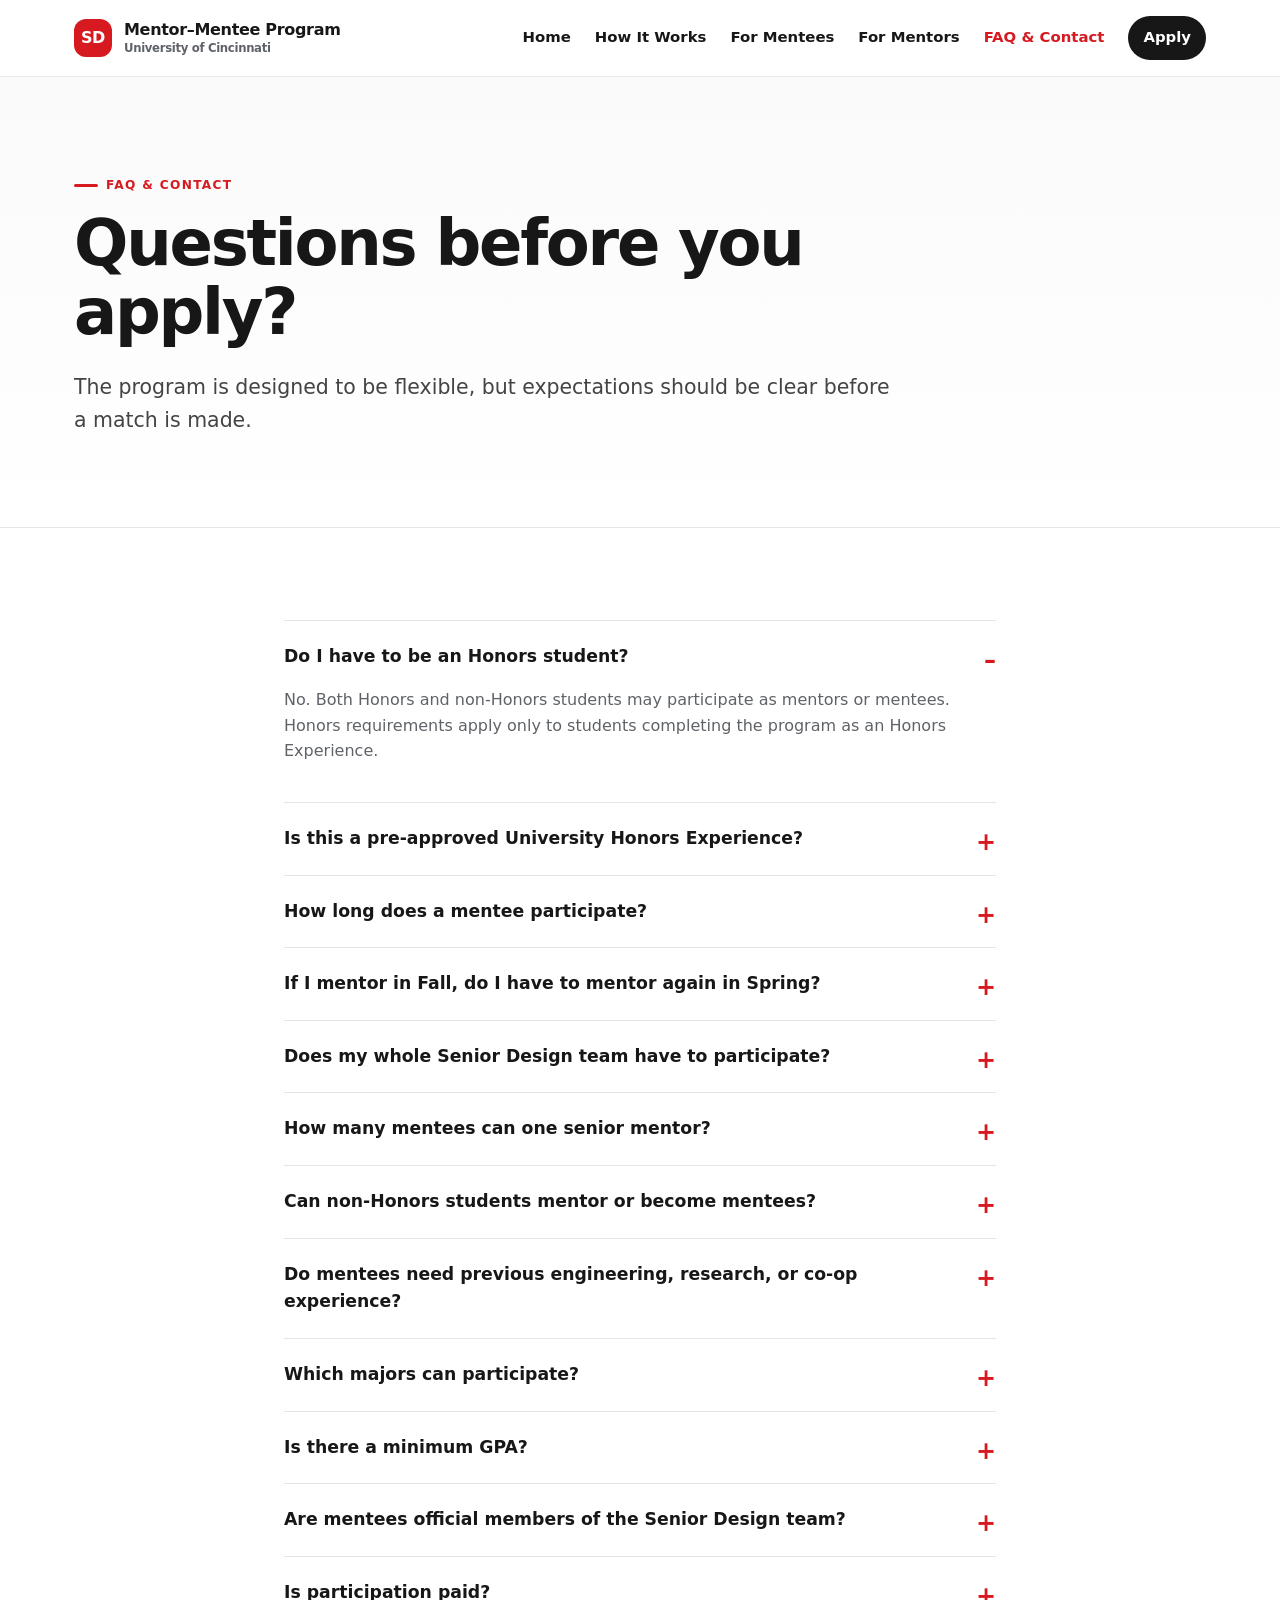
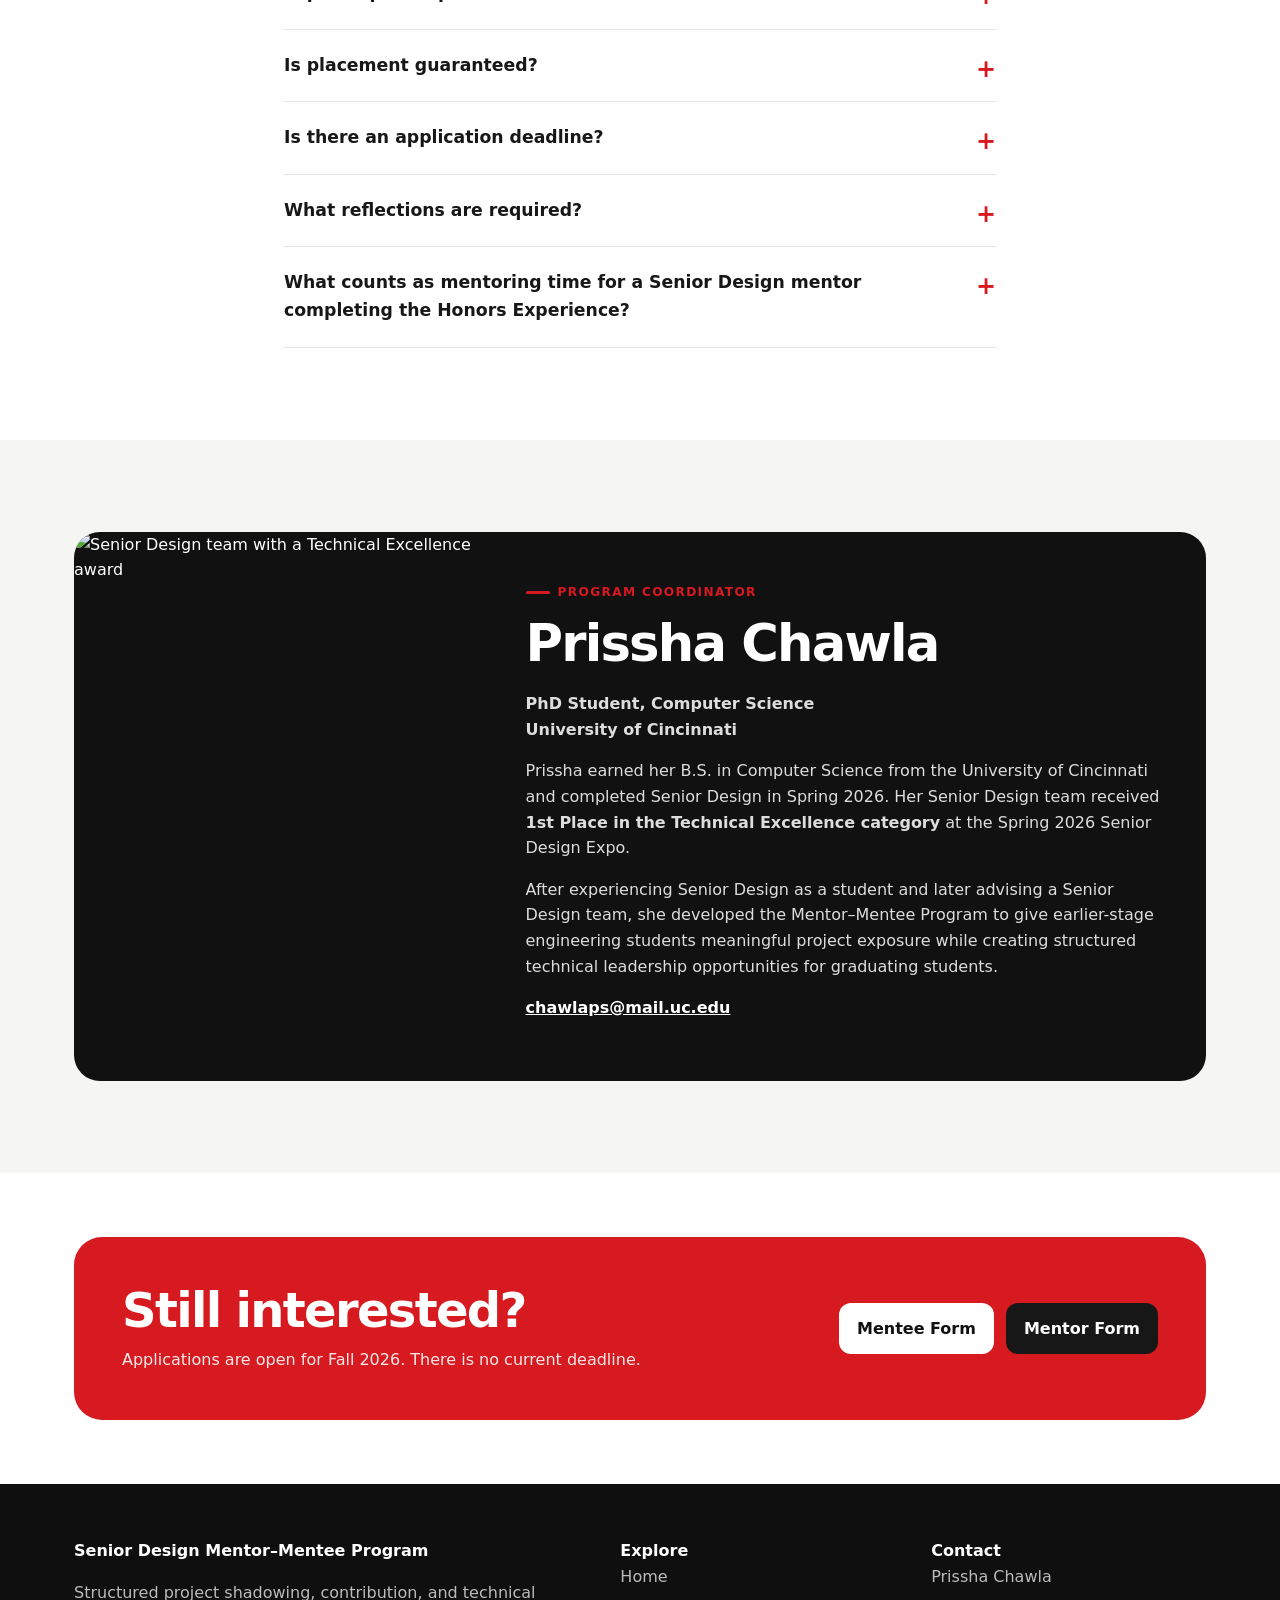
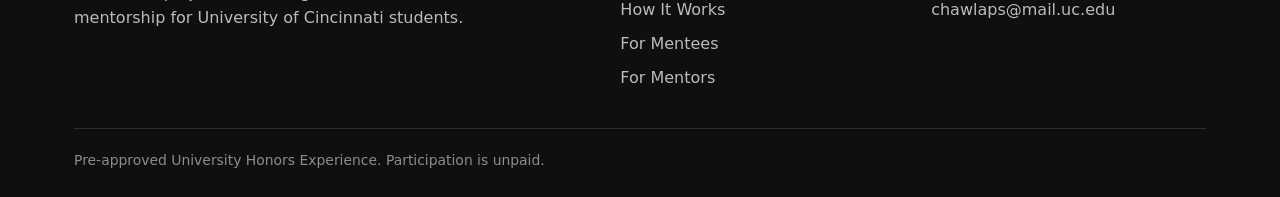
==== faq.html @ 160a0815 "Add files via upload" ====
<!doctype html>
<html lang="en">
<head><meta charset="utf-8"><meta name="viewport" content="width=device-width,initial-scale=1"><meta name="description" content="Frequently asked questions and contact information for the Senior Design Mentor–Mentee Program."><title>FAQ & Contact | Senior Design Mentor–Mentee Program</title><link rel="stylesheet" href="styles.css"></head>
<body>
<a class="skip-link" href="#main">Skip to main content</a>
<header class="site-header"><nav class="nav"><a class="brand" href="index.html"><span class="brand-mark">SD</span><span class="brand-text">Mentor–Mentee Program<small>University of Cincinnati</small></span></a><button class="menu-toggle" aria-expanded="false" aria-label="Open navigation"><span></span><span></span><span></span></button><div class="nav-links"><a href="index.html">Home</a><a href="how-it-works.html">How It Works</a><a href="mentees.html">For Mentees</a><a href="mentors.html">For Mentors</a><a href="faq.html" aria-current="page">FAQ & Contact</a><a class="nav-apply" href="index.html#apply">Apply</a></div></nav></header>
<main id="main">
<section class="page-hero"><div class="container"><div class="eyebrow">FAQ & Contact</div><h1>Questions before you apply?</h1><p class="lead">The program is designed to be flexible, but expectations should be clear before a match is made.</p></div></section>

<section class="section"><div class="container narrow"><div class="faq">
<details open><summary>Do I have to be an Honors student?</summary><p>No. Both Honors and non-Honors students may participate as mentors or mentees. Honors requirements apply only to students completing the program as an Honors Experience.</p></details>
<details><summary>Is this a pre-approved University Honors Experience?</summary><p>Yes. Eligible Honors students may complete the program as a pre-approved Honors Experience with the applicable 75-hour requirement and reflections.</p></details>
<details><summary>How long does a mentee participate?</summary><p>Normally one academic semester. This structure is designed around alternating academic and co-op rotations.</p></details>
<details><summary>If I mentor in Fall, do I have to mentor again in Spring?</summary><p>No. You may choose whether you are willing to take a new mentee in the second semester.</p></details>
<details><summary>Does my whole Senior Design team have to participate?</summary><p>No. Mentorship is individual. If only one member of a multi-student Senior Design team wants to mentor, that is acceptable.</p></details>
<details><summary>How many mentees can one senior mentor?</summary><p>One mentee at a time.</p></details>
<details><summary>Can non-Honors students mentor or become mentees?</summary><p>Yes. Honors status is not required for program participation.</p></details>
<details><summary>Do mentees need previous engineering, research, or co-op experience?</summary><p>No. The program is specifically intended to give earlier-stage students meaningful exposure. Curiosity, reliability, and willingness to learn matter more than having an advanced résumé.</p></details>
<details><summary>Which majors can participate?</summary><p>Current matching is focused on Computer Science and Mechanical Engineering. Students from other engineering disciplines may email Prissha Chawla to ask whether an appropriate project match can be arranged.</p></details>
<details><summary>Is there a minimum GPA?</summary><p>No. GPA is collected as one piece of application information, but there is no minimum GPA requirement.</p></details>
<details><summary>Are mentees official members of the Senior Design team?</summary><p>No. Mentees participate in the broader project environment for learning and appropriately scoped contribution, but they are not members of the official Senior Design course team.</p></details>
<details><summary>Is participation paid?</summary><p>No. Mentor and mentee participation in the program is unpaid.</p></details>
<details><summary>Is placement guaranteed?</summary><p>No. Matches depend on available Senior Design projects, available mentees, technical fit, student interests, and schedule compatibility.</p></details>
<details><summary>Is there an application deadline?</summary><p>There is currently no set deadline for <span data-current-term></span>. Applications remain open while appropriate matches are available.</p></details>
<details><summary>What reflections are required?</summary><p>Participants will complete a mid-semester reflection and an end-of-semester reflection. The forms will be provided directly to active participants later.</p></details>
<details><summary>What counts as mentoring time for a Senior Design mentor completing the Honors Experience?</summary><p>Ordinary Senior Design work completed independently does not count simply because you are a mentor. Mentorship-related activity can include direct work with the mentee, explaining project activity during shadowing, reviewing mentee work, discussing technical decisions, preparing learning activities, interviewing potential mentees, and mentorship-related reflection.</p></details>
</div></div></section>

<section class="section section-soft"><div class="container"><div class="contact-card"><img src="assets/expo-award-team.jpg" alt="Senior Design team with a Technical Excellence award"><div class="contact-copy"><div class="eyebrow">Program Coordinator</div><h2>Prissha Chawla</h2><p><strong>PhD Student, Computer Science<br>University of Cincinnati</strong></p><p>Prissha earned her B.S. in Computer Science from the University of Cincinnati and completed Senior Design in Spring 2026. Her Senior Design team received <strong>1st Place in the Technical Excellence category</strong> at the Spring 2026 Senior Design Expo.</p><p>After experiencing Senior Design as a student and later advising a Senior Design team, she developed the Mentor–Mentee Program to give earlier-stage engineering students meaningful project exposure while creating structured technical leadership opportunities for graduating students.</p><p><a href="mailto:chawlaps@mail.uc.edu">chawlaps@mail.uc.edu</a></p></div></div></div></section>

<section class="section-sm"><div class="container"><div class="cta"><div><h2>Still interested?</h2><p>Applications are open for <span data-current-term></span>. There is no current deadline.</p></div><div class="actions"><a class="btn btn-light" href="https://docs.google.com/forms/d/e/1FAIpQLSeaDL1_m6nnUjzuZWZdE38dw7ysE2b__p_fqqSh8WmhNzjmwQ/viewform" target="_blank" rel="noopener">Mentee Form</a><a class="btn btn-dark" href="https://docs.google.com/forms/d/e/1FAIpQLSeuy19LQfx4-hJ6bCBMN6NyptwGLtqVQPormRF3Ks0s4QULTA/viewform" target="_blank" rel="noopener">Mentor Form</a></div></div></div></section>
</main>
<footer class="site-footer"><div class="container"><div class="footer-grid"><div><strong>Senior Design Mentor–Mentee Program</strong><p>Structured project shadowing, contribution, and technical mentorship for University of Cincinnati students.</p></div><div><strong>Explore</strong><div class="footer-links"><a href="index.html">Home</a><a href="how-it-works.html">How It Works</a><a href="mentees.html">For Mentees</a><a href="mentors.html">For Mentors</a></div></div><div><strong>Contact</strong><div class="footer-links"><a href="mailto:chawlaps@mail.uc.edu">Prissha Chawla</a><a href="mailto:chawlaps@mail.uc.edu">chawlaps@mail.uc.edu</a></div></div></div><div class="footer-bottom">Pre-approved University Honors Experience. Participation is unpaid.</div></div></footer><script src="script.js"></script>
</body></html>
---- styles.css ----
:root {
  --red: #d71920;
  --red-dark: #a20f14;
  --ink: #171717;
  --muted: #5f6368;
  --paper: #ffffff;
  --soft: #f5f5f4;
  --soft-red: #fff1f1;
  --line: #e5e5e5;
  --shadow: 0 18px 55px rgba(0,0,0,.10);
  --radius: 22px;
  --max: 1180px;
}

* { box-sizing: border-box; }
html { scroll-behavior: smooth; }
body {
  margin: 0;
  font-family: Inter, ui-sans-serif, system-ui, -apple-system, BlinkMacSystemFont, "Segoe UI", sans-serif;
  color: var(--ink);
  background: var(--paper);
  line-height: 1.6;
}
a { color: inherit; }
img { max-width: 100%; display: block; }
button, input { font: inherit; }

.skip-link {
  position: absolute; left: -9999px; top: 0; z-index: 9999;
  background: #fff; color: #000; padding: 10px 14px;
}
.skip-link:focus { left: 10px; top: 10px; }

.site-header {
  position: sticky;
  top: 0;
  z-index: 1000;
  background: rgba(255,255,255,.95);
  backdrop-filter: blur(14px);
  border-bottom: 1px solid rgba(0,0,0,.08);
}
.nav {
  max-width: var(--max);
  margin: 0 auto;
  padding: 0 24px;
  min-height: 76px;
  display: flex;
  align-items: center;
  justify-content: space-between;
  gap: 24px;
}
.brand {
  text-decoration: none;
  display: flex;
  align-items: center;
  gap: 12px;
  font-weight: 800;
  letter-spacing: -.02em;
}
.brand-mark {
  width: 38px; height: 38px; border-radius: 12px;
  display: grid; place-items: center;
  background: var(--red); color: white;
  font-weight: 900;
}
.brand-text { line-height: 1.1; }
.brand-text small { display: block; color: var(--muted); font-size: .73rem; font-weight: 650; margin-top: 3px; }
.nav-links { display: flex; align-items: center; gap: 24px; }
.nav-links a { text-decoration: none; font-size: .93rem; font-weight: 650; }
.nav-links a:hover, .nav-links a[aria-current="page"] { color: var(--red); }
.nav-apply {
  padding: 10px 15px;
  border-radius: 999px;
  background: var(--ink);
  color: #fff !important;
}
.menu-toggle {
  display: none;
  background: none; border: 0; cursor: pointer;
  padding: 8px; border-radius: 10px;
}
.menu-toggle span { display: block; width: 24px; height: 2px; background: #111; margin: 5px 0; }

.container { max-width: var(--max); margin: 0 auto; padding: 0 24px; }
.section { padding: 92px 0; }
.section-sm { padding: 64px 0; }
.section-soft { background: var(--soft); }
.section-dark { background: #111; color: #fff; }
/* White cards inside dark sections need their own dark text color. */
.section-dark .card { color: var(--ink); }
.section-dark .card p,
.section-dark .card li { color: var(--ink); }
.eyebrow {
  display: inline-flex;
  align-items: center;
  gap: 8px;
  font-weight: 800;
  text-transform: uppercase;
  letter-spacing: .11em;
  font-size: .76rem;
  color: var(--red);
  margin-bottom: 14px;
}
.eyebrow::before { content: ""; width: 24px; height: 3px; background: currentColor; border-radius: 4px; }
h1, h2, h3 { line-height: 1.08; margin-top: 0; letter-spacing: -.035em; }
h1 { font-size: clamp(2.6rem, 6vw, 5.7rem); margin-bottom: 24px; }
h2 { font-size: clamp(2rem, 4vw, 3.5rem); margin-bottom: 20px; }
h3 { font-size: 1.35rem; margin-bottom: 10px; }
.lead { font-size: clamp(1.08rem, 1.8vw, 1.28rem); color: #444; max-width: 800px; }
.section-dark .lead { color: #d6d6d6; }
.muted { color: var(--muted); }
.narrow { max-width: 760px; }

.hero {
  min-height: 720px;
  position: relative;
  display: flex;
  align-items: end;
  color: white;
  background-image:
    linear-gradient(90deg, rgba(0,0,0,.82) 0%, rgba(0,0,0,.64) 43%, rgba(0,0,0,.18) 100%),
    url('assets/expo-crowd.jpg');
  background-size: cover;
  background-position: center;
}
.hero-inner { width: 100%; padding: 110px 0 78px; }
.hero-copy { max-width: 850px; }
.hero .eyebrow { color: #fff; }
.hero p { font-size: clamp(1.05rem, 2vw, 1.3rem); max-width: 760px; color: rgba(255,255,255,.9); }
.hero-badge {
  display: inline-flex;
  gap: 10px;
  align-items: center;
  padding: 9px 14px;
  border: 1px solid rgba(255,255,255,.36);
  background: rgba(255,255,255,.10);
  border-radius: 999px;
  margin-bottom: 20px;
  font-weight: 750;
  font-size: .9rem;
}
.hero-badge .dot { width: 9px; height: 9px; border-radius: 50%; background: #77e38d; box-shadow: 0 0 0 5px rgba(119,227,141,.16); }
.actions { display: flex; flex-wrap: wrap; gap: 12px; margin-top: 30px; }
.btn {
  display: inline-flex;
  align-items: center;
  justify-content: center;
  gap: 9px;
  padding: 13px 18px;
  border-radius: 12px;
  font-weight: 800;
  text-decoration: none;
  transition: transform .15s ease, box-shadow .15s ease, background .15s ease;
}
.btn:hover { transform: translateY(-1px); }
.btn-red { background: var(--red); color: #fff; box-shadow: 0 12px 28px rgba(215,25,32,.24); }
.btn-red:hover { background: var(--red-dark); }
.btn-dark { background: var(--ink); color: #fff; }
.btn-light { background: #fff; color: #111; }
.btn-outline { border: 1px solid var(--line); background: #fff; }
.hero .btn-outline { border-color: rgba(255,255,255,.45); background: rgba(255,255,255,.08); color: #fff; }

.stat-grid { display: grid; grid-template-columns: repeat(4, 1fr); gap: 16px; }
.stat {
  border: 1px solid var(--line);
  border-radius: 18px;
  padding: 24px;
  background: #fff;
}
.stat strong { display: block; font-size: 2rem; line-height: 1; margin-bottom: 9px; letter-spacing: -.04em; }
.stat span { color: var(--muted); font-size: .94rem; }

.grid-2 { display: grid; grid-template-columns: 1fr 1fr; gap: 32px; align-items: center; }
.grid-3 { display: grid; grid-template-columns: repeat(3, 1fr); gap: 22px; }
.cards-2 { display: grid; grid-template-columns: repeat(2, 1fr); gap: 22px; }
.card {
  background: #fff;
  border: 1px solid var(--line);
  border-radius: var(--radius);
  padding: 28px;
}
.card.shadow { box-shadow: var(--shadow); border: 0; }
.card-icon {
  width: 46px; height: 46px; display: grid; place-items: center;
  border-radius: 14px; background: var(--soft-red); color: var(--red);
  margin-bottom: 18px; font-weight: 900;
}
.card p:last-child { margin-bottom: 0; }
.link-arrow { color: var(--red); font-weight: 800; text-decoration: none; }

.photo-card { border-radius: 26px; overflow: hidden; box-shadow: var(--shadow); background: #ddd; }
.photo-card img { width: 100%; height: 100%; object-fit: cover; }
.photo-landscape { aspect-ratio: 4/3; }
.photo-portrait { aspect-ratio: 4/5; }

.band {
  padding: 34px;
  border-radius: 24px;
  background: linear-gradient(135deg, #161616, #2b2b2b);
  color: #fff;
}
.band p { color: #ddd; }

.timeline { display: grid; gap: 18px; margin-top: 30px; }
.step {
  display: grid;
  grid-template-columns: 52px 1fr;
  gap: 18px;
  align-items: start;
}
.step-num {
  width: 44px; height: 44px; border-radius: 50%;
  background: var(--red); color: #fff;
  display: grid; place-items: center; font-weight: 900;
}
.step h3 { margin: 3px 0 5px; }
.step p { margin: 0; color: var(--muted); }

.page-hero { padding: 92px 0 70px; background: linear-gradient(180deg, #fafafa, #fff); border-bottom: 1px solid var(--line); }
.page-hero h1 { font-size: clamp(2.7rem, 5vw, 5rem); max-width: 940px; }
.page-hero .lead { max-width: 820px; }

.callout {
  border-left: 5px solid var(--red);
  background: var(--soft-red);
  padding: 22px 24px;
  border-radius: 0 14px 14px 0;
}
.callout p:last-child { margin-bottom: 0; }

.check-list { list-style: none; padding: 0; margin: 22px 0 0; }
.check-list li { position: relative; padding-left: 30px; margin: 11px 0; }
.check-list li::before {
  content: "✓";
  position: absolute; left: 0; top: 0;
  color: var(--red); font-weight: 900;
}

.do-dont { display: grid; grid-template-columns: 1fr 1fr; gap: 20px; }
.do-dont .card:first-child { border-top: 5px solid #2e8b57; }
.do-dont .card:last-child { border-top: 5px solid var(--red); }

.faq { border-top: 1px solid var(--line); }
details { border-bottom: 1px solid var(--line); padding: 22px 0; }
summary { cursor: pointer; font-weight: 800; font-size: 1.08rem; list-style: none; padding-right: 30px; position: relative; }
summary::-webkit-details-marker { display: none; }
summary::after { content: "+"; position: absolute; right: 0; top: -2px; font-size: 1.5rem; color: var(--red); }
details[open] summary::after { content: "–"; }
details p { color: var(--muted); max-width: 850px; }

.contact-card {
  display: grid;
  grid-template-columns: .72fr 1.28fr;
  gap: 0;
  overflow: hidden;
  border-radius: 26px;
  background: #111;
  color: #fff;
}
.contact-card img { width: 100%; height: 100%; object-fit: cover; min-height: 420px; }
.contact-copy { padding: 44px; }
.contact-copy p { color: #ddd; }
.contact-copy a { color: #fff; font-weight: 800; }

.cta {
  padding: 48px;
  border-radius: 28px;
  background: var(--red);
  color: #fff;
  display: flex;
  align-items: center;
  justify-content: space-between;
  gap: 24px;
}
.cta h2 { margin-bottom: 10px; font-size: clamp(2rem,4vw,3rem); }
.cta p { margin: 0; color: rgba(255,255,255,.9); max-width: 700px; }
.cta .actions { margin-top: 0; flex-shrink: 0; }

.site-footer { background: #0f0f0f; color: #fff; padding: 54px 0 26px; }
.footer-grid { display: grid; grid-template-columns: 1.3fr .7fr .7fr; gap: 36px; }
.site-footer p, .site-footer a { color: #bbb; }
.site-footer a { text-decoration: none; }
.site-footer a:hover { color: #fff; }
.footer-links { display: grid; gap: 8px; }
.footer-bottom { border-top: 1px solid #2d2d2d; margin-top: 38px; padding-top: 20px; color: #8d8d8d; font-size: .87rem; }

.notice {
  font-size: .9rem;
  color: var(--muted);
  padding: 14px 16px;
  border: 1px solid var(--line);
  border-radius: 12px;
  background: #fafafa;
}

@media (max-width: 900px) {
  .menu-toggle { display: block; }
  .nav-links {
    display: none;
    position: absolute;
    top: 76px; left: 0; right: 0;
    background: #fff;
    padding: 20px 24px 28px;
    border-bottom: 1px solid var(--line);
    box-shadow: 0 18px 35px rgba(0,0,0,.08);
    flex-direction: column;
    align-items: stretch;
    gap: 12px;
  }
  .nav-links.open { display: flex; }
  .nav-apply { text-align: center; }
  .hero { min-height: 680px; background-position: 56% center; }
  .stat-grid { grid-template-columns: repeat(2,1fr); }
  .grid-2, .cards-2, .do-dont, .contact-card { grid-template-columns: 1fr; }
  .grid-3 { grid-template-columns: 1fr; }
  .contact-card img { max-height: 480px; }
  .cta { flex-direction: column; align-items: flex-start; }
  .footer-grid { grid-template-columns: 1fr 1fr; }
}

@media (max-width: 560px) {
  .nav { padding: 0 18px; }
  .brand-text { font-size: .92rem; }
  .brand-text small { font-size: .67rem; }
  .container { padding: 0 18px; }
  .section { padding: 70px 0; }
  .section-sm { padding: 50px 0; }
  .hero { min-height: 650px; }
  .hero-inner { padding-bottom: 56px; }
  .stat-grid { grid-template-columns: 1fr; }
  .cta, .band, .contact-copy { padding: 30px 24px; }
  .footer-grid { grid-template-columns: 1fr; }
}
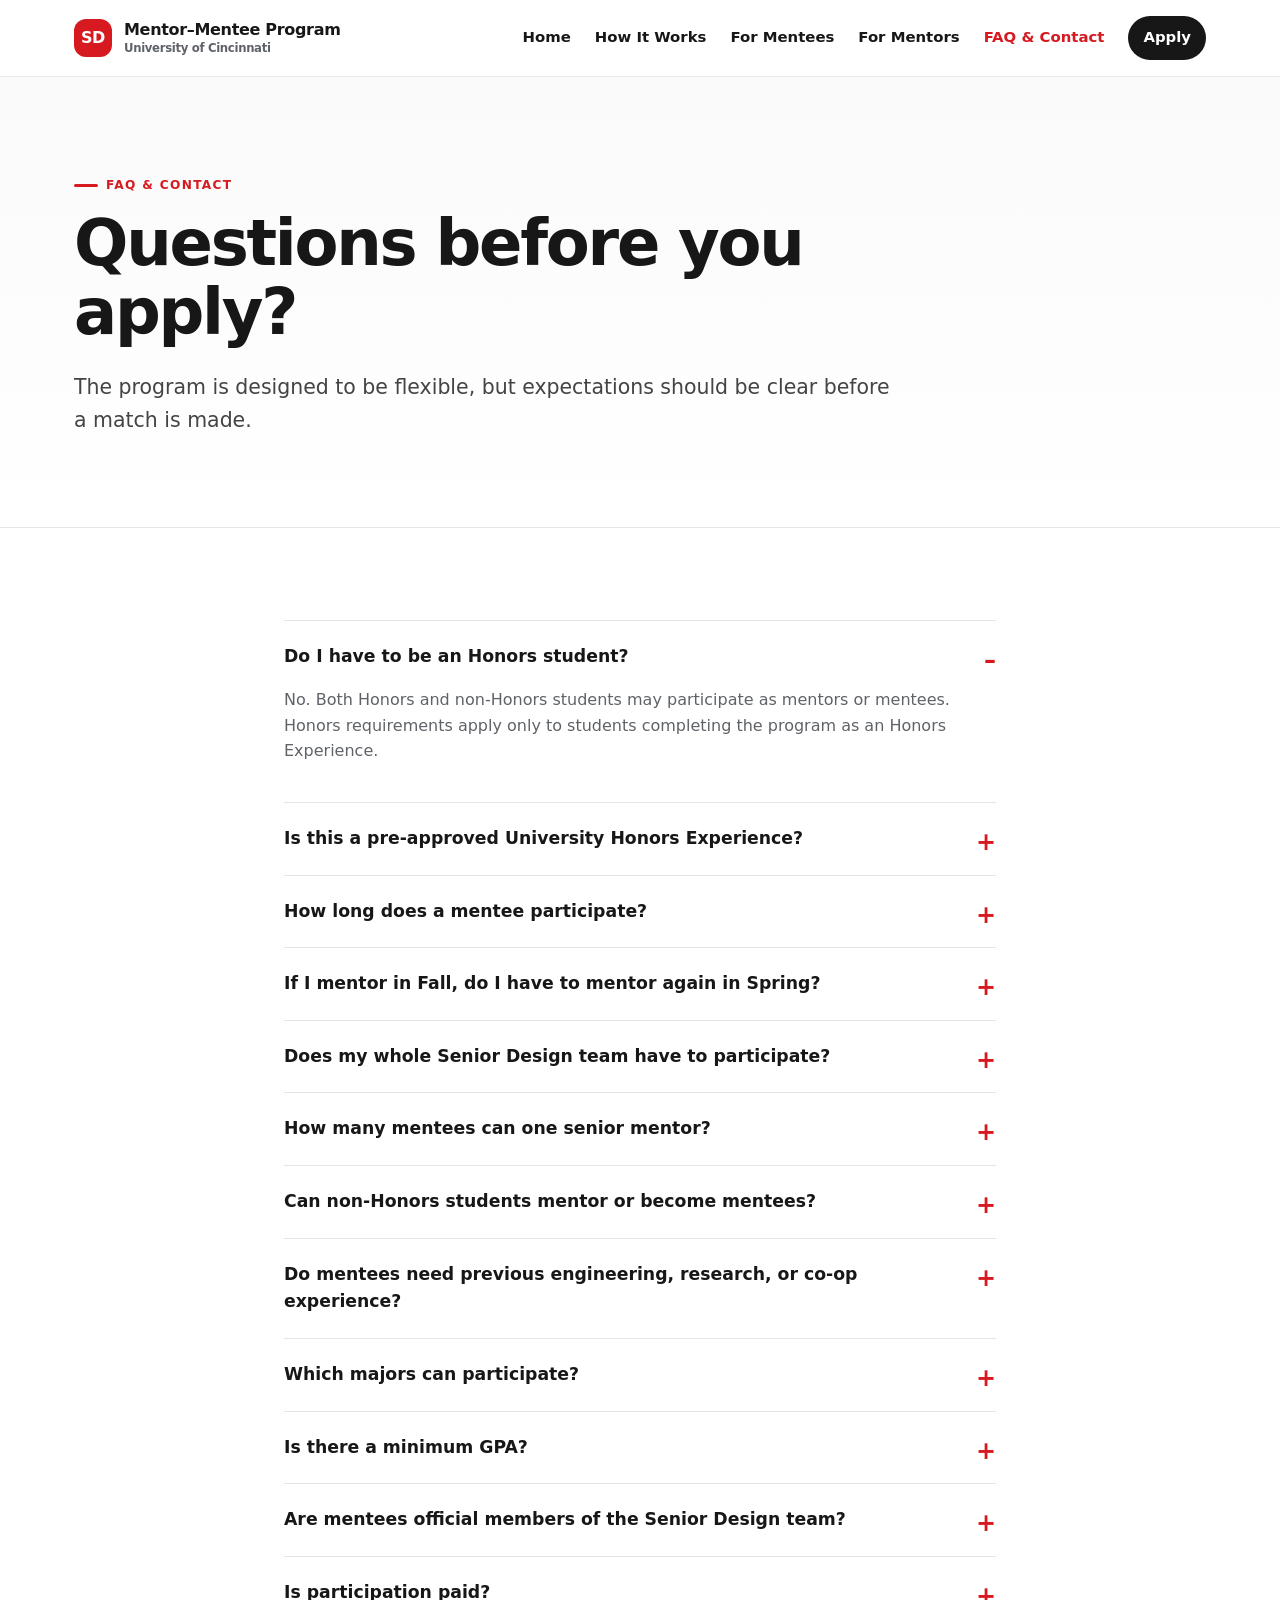
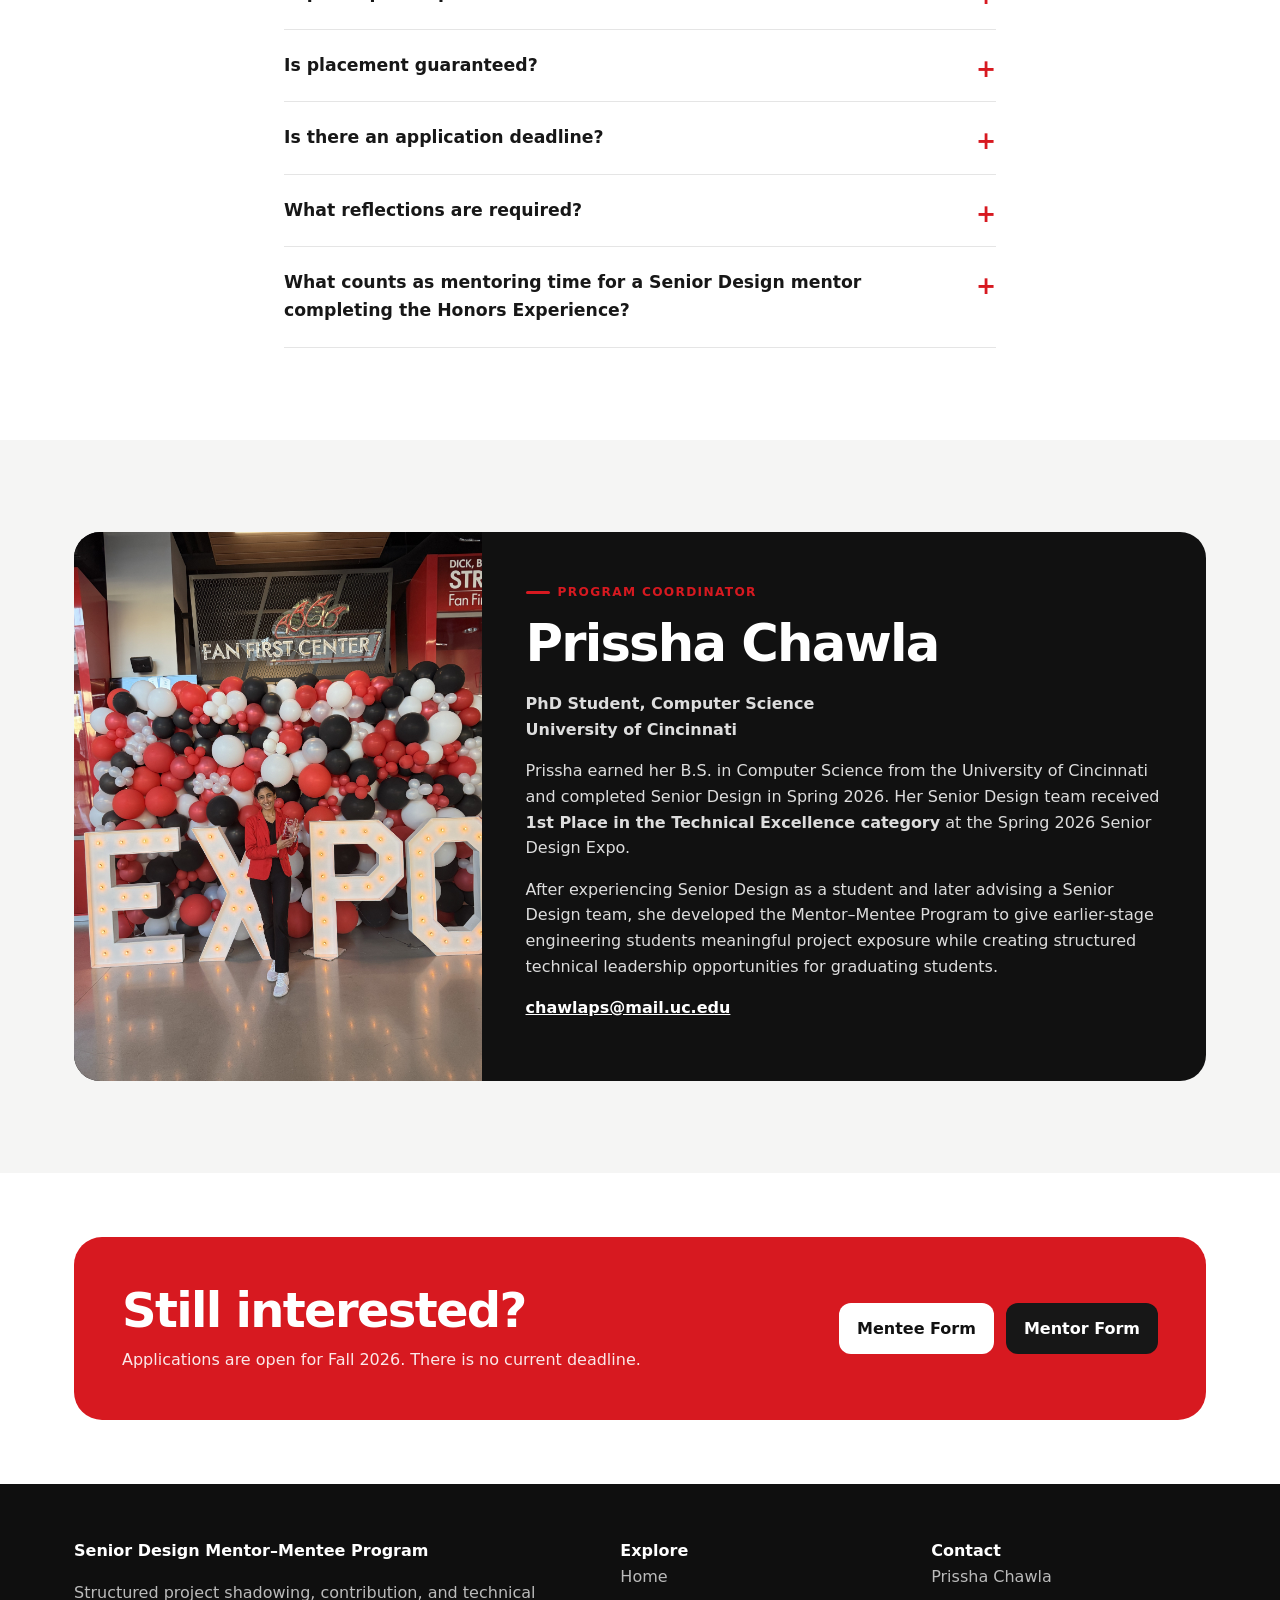
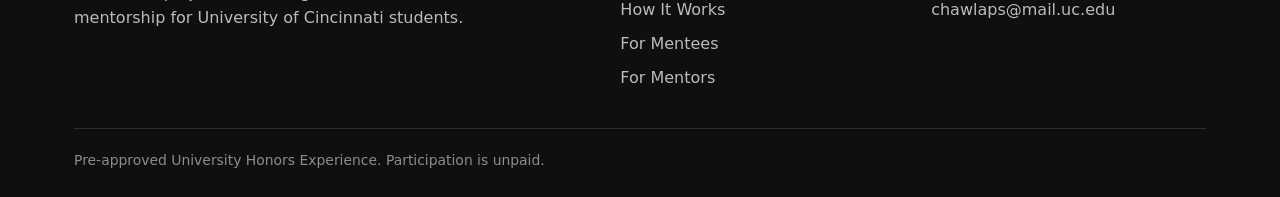
==== commit 219eed57: "Update faq.html" ====
--- a/faq.html
+++ b/faq.html
@@ -18,7 +18,7 @@
 <details><summary>Do mentees need previous engineering, research, or co-op experience?</summary><p>No. The program is specifically intended to give earlier-stage students meaningful exposure. Curiosity, reliability, and willingness to learn matter more than having an advanced résumé.</p></details>
 <details><summary>Which majors can participate?</summary><p>Current matching is focused on Computer Science and Mechanical Engineering. Students from other engineering disciplines may email Prissha Chawla to ask whether an appropriate project match can be arranged.</p></details>
 <details><summary>Is there a minimum GPA?</summary><p>No. GPA is collected as one piece of application information, but there is no minimum GPA requirement.</p></details>
-<details><summary>Are mentees official members of the Senior Design team?</summary><p>No. Mentees participate in the broader project environment for learning and appropriately scoped contribution, but they are not members of the official Senior Design course team.</p></details>
+<details><summary>Are mentees official members of the Senior Design team?</summary><p>No. Mentees do not register for the senior design course, they participate in the broader project environment for learning and appropriately scoped contribution, but they are not members of the official Senior Design course team.</p></details>
 <details><summary>Is participation paid?</summary><p>No. Mentor and mentee participation in the program is unpaid.</p></details>
 <details><summary>Is placement guaranteed?</summary><p>No. Matches depend on available Senior Design projects, available mentees, technical fit, student interests, and schedule compatibility.</p></details>
 <details><summary>Is there an application deadline?</summary><p>There is currently no set deadline for <span data-current-term></span>. Applications remain open while appropriate matches are available.</p></details>
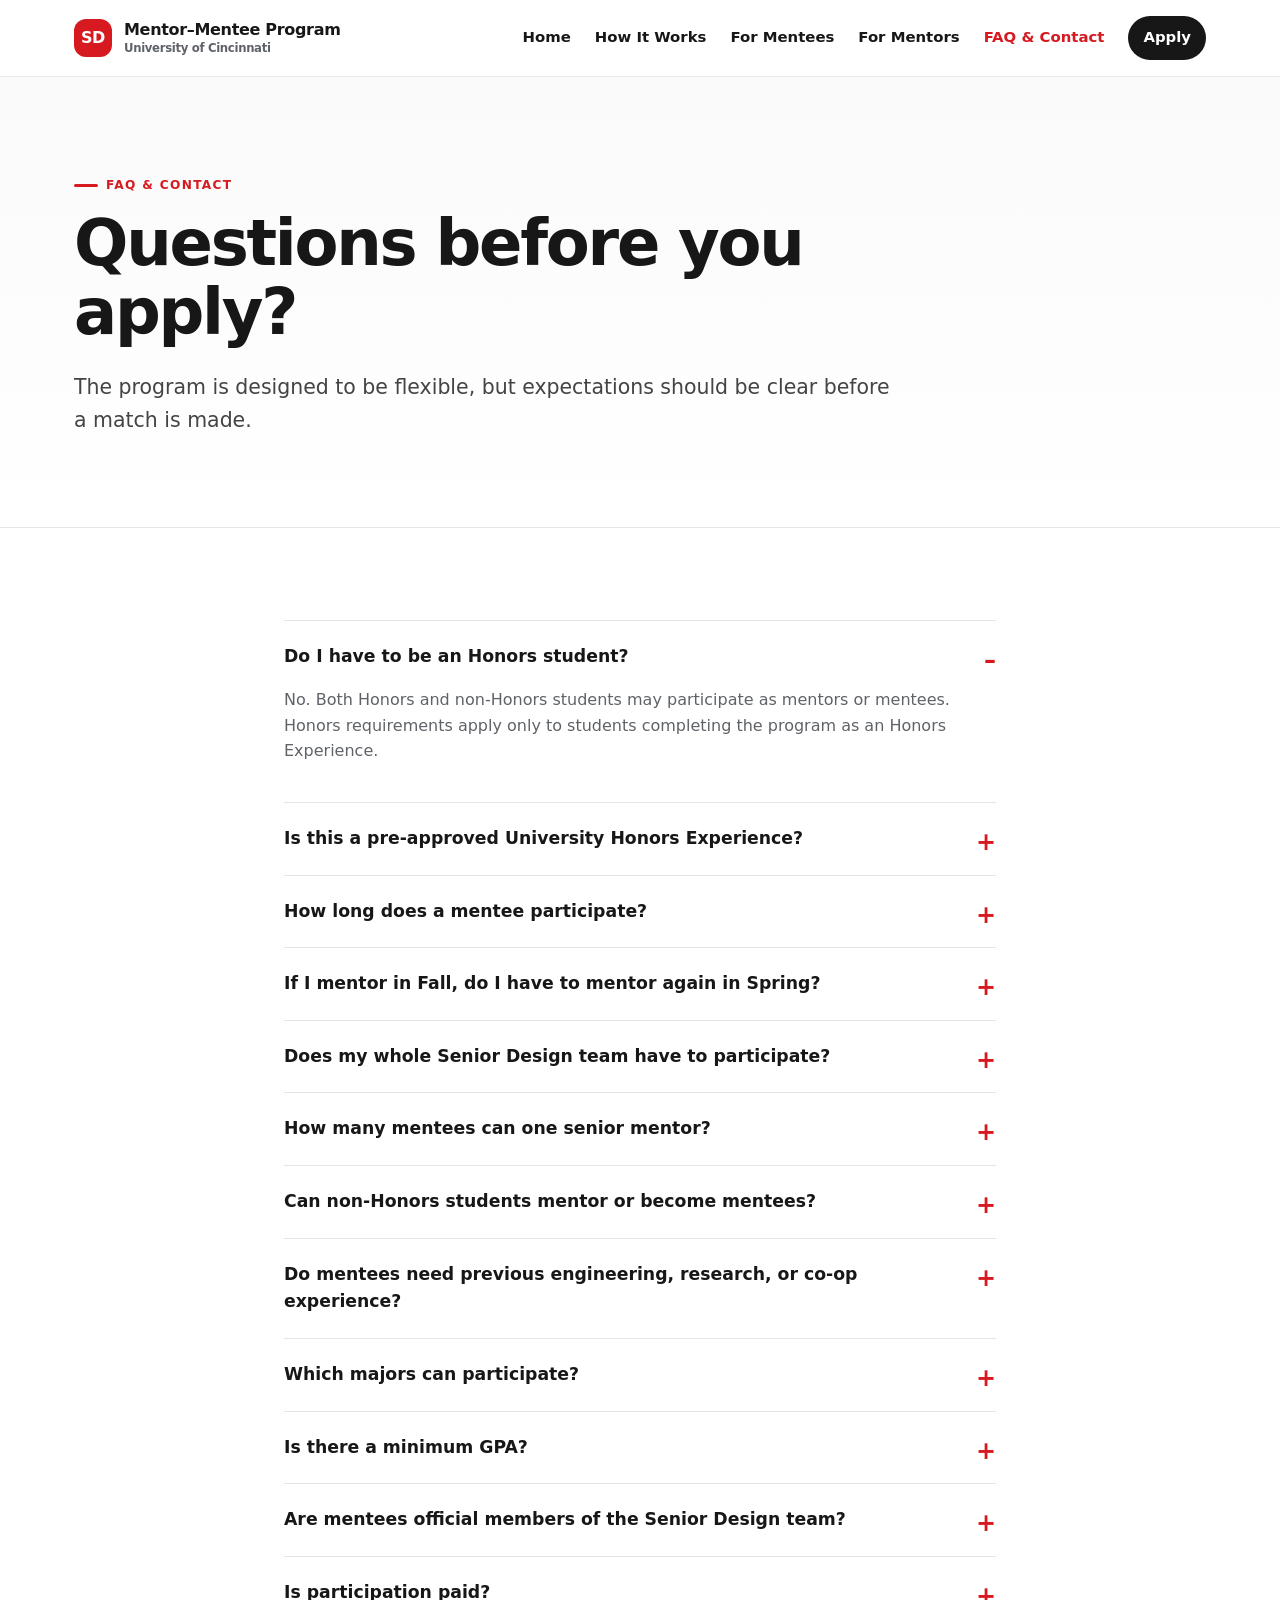
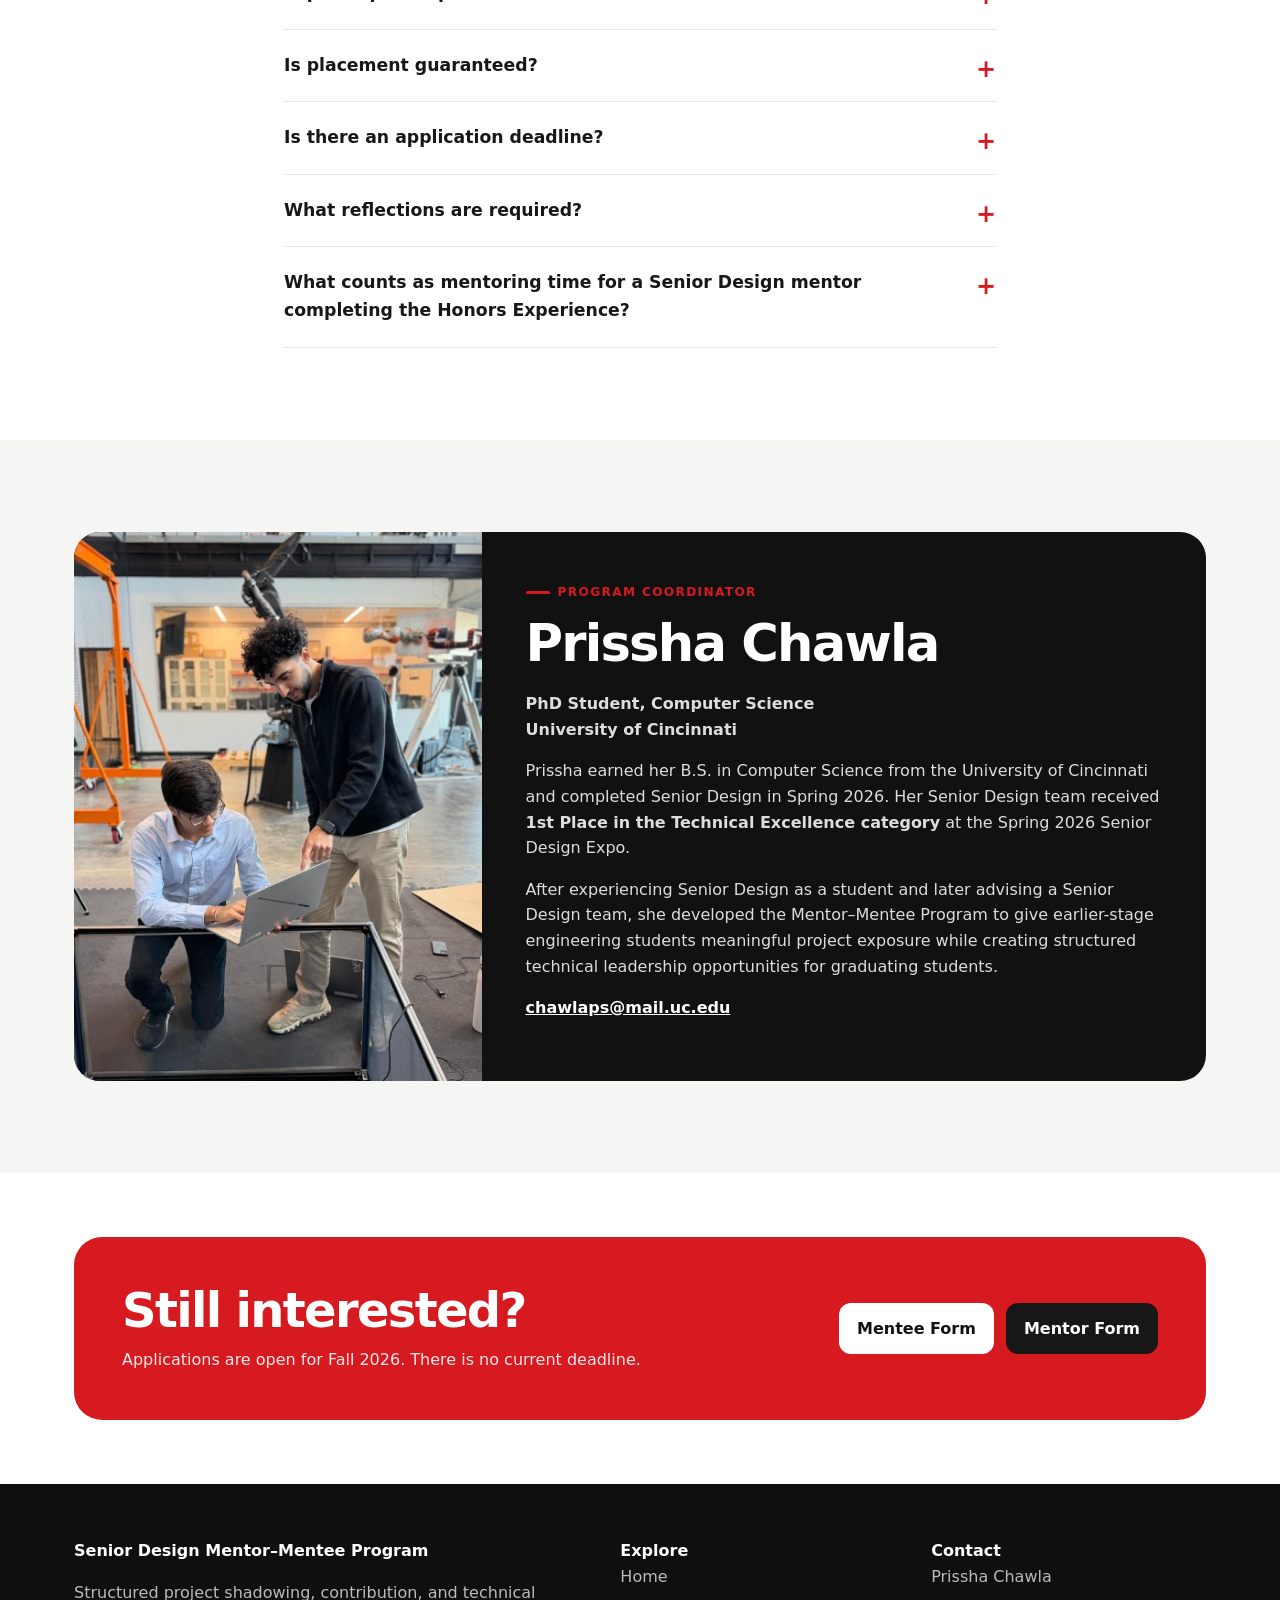
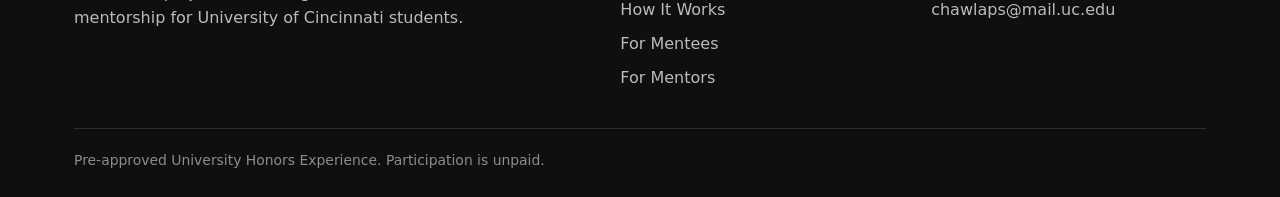
==== commit 4b647fe4: "Replace last year's photos with new mentor-mentee photos Swap all six site photos for five new lab p" ====
--- a/faq.html
+++ b/faq.html
@@ -26,7 +26,7 @@
 <details><summary>What counts as mentoring time for a Senior Design mentor completing the Honors Experience?</summary><p>Ordinary Senior Design work completed independently does not count simply because you are a mentor. Mentorship-related activity can include direct work with the mentee, explaining project activity during shadowing, reviewing mentee work, discussing technical decisions, preparing learning activities, interviewing potential mentees, and mentorship-related reflection.</p></details>
 </div></div></section>
 
-<section class="section section-soft"><div class="container"><div class="contact-card"><img src="assets/expo-award-team.jpg" alt="Senior Design team with a Technical Excellence award"><div class="contact-copy"><div class="eyebrow">Program Coordinator</div><h2>Prissha Chawla</h2><p><strong>PhD Student, Computer Science<br>University of Cincinnati</strong></p><p>Prissha earned her B.S. in Computer Science from the University of Cincinnati and completed Senior Design in Spring 2026. Her Senior Design team received <strong>1st Place in the Technical Excellence category</strong> at the Spring 2026 Senior Design Expo.</p><p>After experiencing Senior Design as a student and later advising a Senior Design team, she developed the Mentor–Mentee Program to give earlier-stage engineering students meaningful project exposure while creating structured technical leadership opportunities for graduating students.</p><p><a href="mailto:chawlaps@mail.uc.edu">chawlaps@mail.uc.edu</a></p></div></div></div></section>
+<section class="section section-soft"><div class="container"><div class="contact-card"><img src="assets/mentor-mentee-lab.jpg" alt="A mentor and mentee talking through a project in the engineering lab"><div class="contact-copy"><div class="eyebrow">Program Coordinator</div><h2>Prissha Chawla</h2><p><strong>PhD Student, Computer Science<br>University of Cincinnati</strong></p><p>Prissha earned her B.S. in Computer Science from the University of Cincinnati and completed Senior Design in Spring 2026. Her Senior Design team received <strong>1st Place in the Technical Excellence category</strong> at the Spring 2026 Senior Design Expo.</p><p>After experiencing Senior Design as a student and later advising a Senior Design team, she developed the Mentor–Mentee Program to give earlier-stage engineering students meaningful project exposure while creating structured technical leadership opportunities for graduating students.</p><p><a href="mailto:chawlaps@mail.uc.edu">chawlaps@mail.uc.edu</a></p></div></div></div></section>
 
 <section class="section-sm"><div class="container"><div class="cta"><div><h2>Still interested?</h2><p>Applications are open for <span data-current-term></span>. There is no current deadline.</p></div><div class="actions"><a class="btn btn-light" href="https://docs.google.com/forms/d/e/1FAIpQLSeaDL1_m6nnUjzuZWZdE38dw7ysE2b__p_fqqSh8WmhNzjmwQ/viewform" target="_blank" rel="noopener">Mentee Form</a><a class="btn btn-dark" href="https://docs.google.com/forms/d/e/1FAIpQLSeuy19LQfx4-hJ6bCBMN6NyptwGLtqVQPormRF3Ks0s4QULTA/viewform" target="_blank" rel="noopener">Mentor Form</a></div></div></div></section>
 </main>
--- a/styles.css
+++ b/styles.css
@@ -119,9 +119,9 @@
   color: white;
   background-image:
     linear-gradient(90deg, rgba(0,0,0,.82) 0%, rgba(0,0,0,.64) 43%, rgba(0,0,0,.18) 100%),
-    url('assets/expo-crowd.jpg');
+    url('assets/mentor-mentee-lab.jpg');
   background-size: cover;
-  background-position: center;
+  background-position: center 62%;
 }
 .hero-inner { width: 100%; padding: 110px 0 78px; }
 .hero-copy { max-width: 850px; }
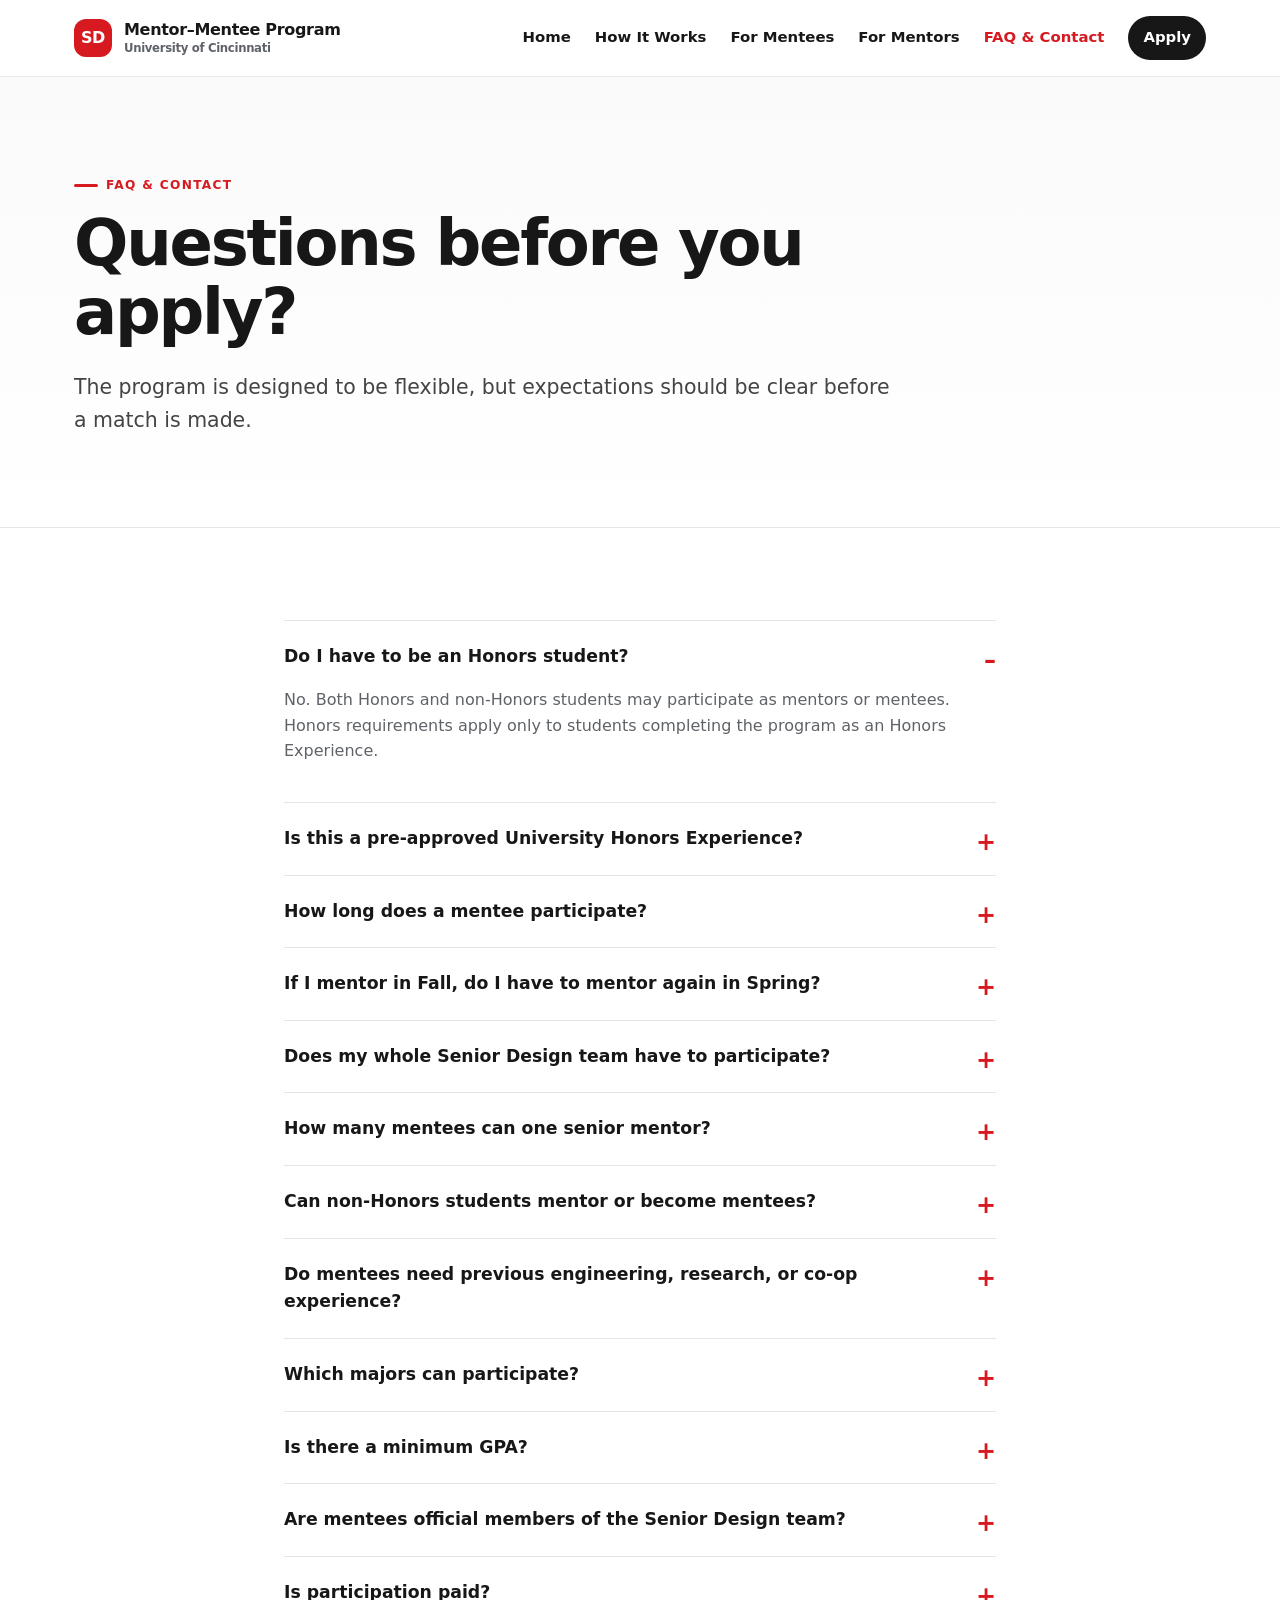
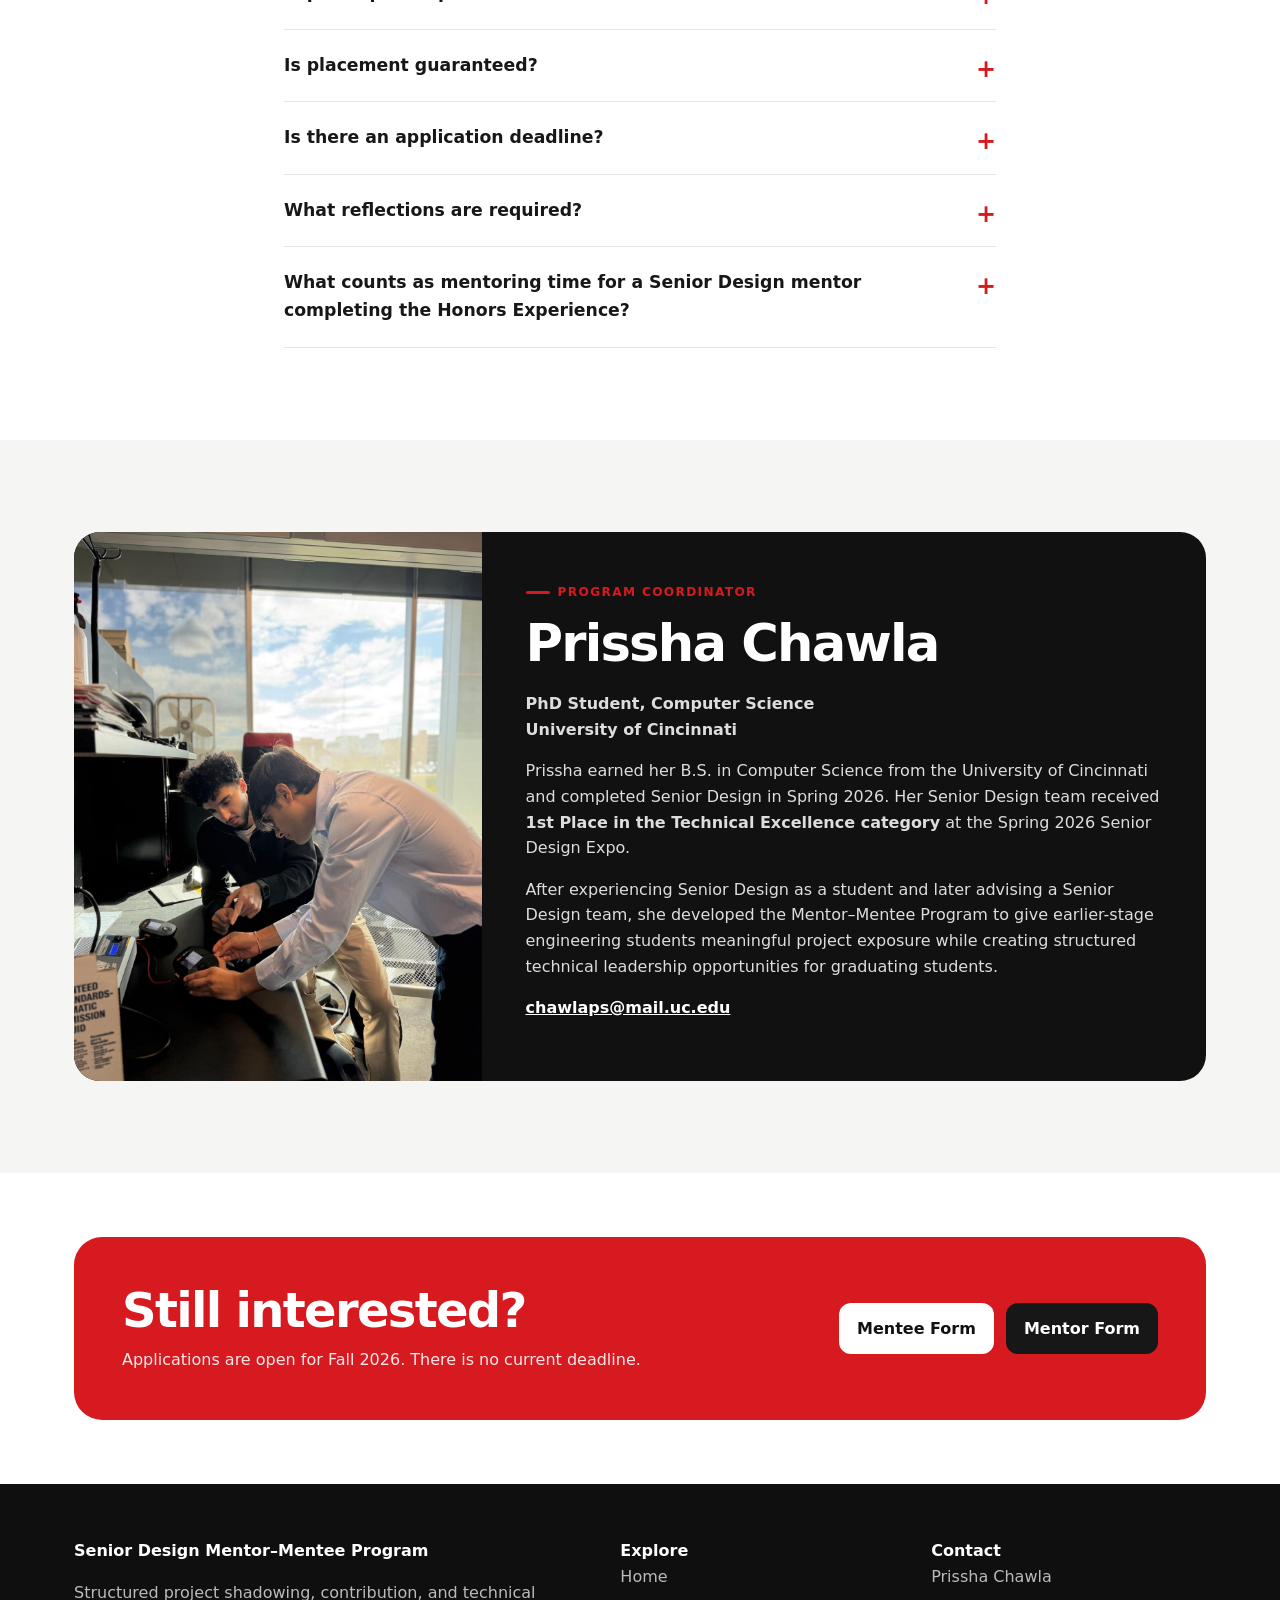
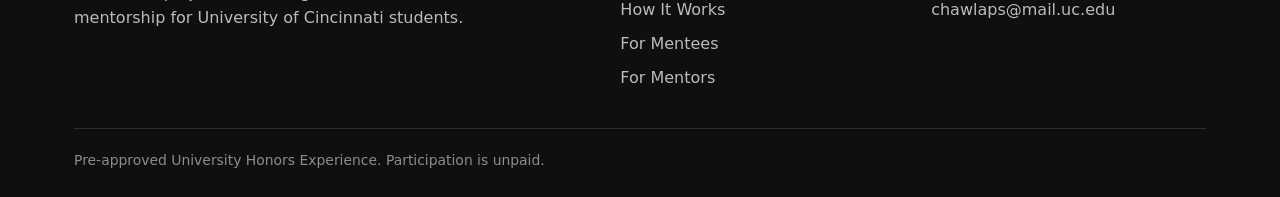
==== commit a2dd9705: "Add second set of mentor-mentee photos across pages Co-Authored-By: Claude Sonnet 5.5 <noreply@anthr" ====
--- a/faq.html
+++ b/faq.html
@@ -26,7 +26,7 @@
 <details><summary>What counts as mentoring time for a Senior Design mentor completing the Honors Experience?</summary><p>Ordinary Senior Design work completed independently does not count simply because you are a mentor. Mentorship-related activity can include direct work with the mentee, explaining project activity during shadowing, reviewing mentee work, discussing technical decisions, preparing learning activities, interviewing potential mentees, and mentorship-related reflection.</p></details>
 </div></div></section>
 
-<section class="section section-soft"><div class="container"><div class="contact-card"><img src="assets/mentor-mentee-lab.jpg" alt="A mentor and mentee talking through a project in the engineering lab"><div class="contact-copy"><div class="eyebrow">Program Coordinator</div><h2>Prissha Chawla</h2><p><strong>PhD Student, Computer Science<br>University of Cincinnati</strong></p><p>Prissha earned her B.S. in Computer Science from the University of Cincinnati and completed Senior Design in Spring 2026. Her Senior Design team received <strong>1st Place in the Technical Excellence category</strong> at the Spring 2026 Senior Design Expo.</p><p>After experiencing Senior Design as a student and later advising a Senior Design team, she developed the Mentor–Mentee Program to give earlier-stage engineering students meaningful project exposure while creating structured technical leadership opportunities for graduating students.</p><p><a href="mailto:chawlaps@mail.uc.edu">chawlaps@mail.uc.edu</a></p></div></div></div></section>
+<section class="section section-soft"><div class="container"><div class="contact-card"><img src="assets/mentor-mentee-workbench.jpg" alt="A mentor and mentee working side by side at a lab bench"><div class="contact-copy"><div class="eyebrow">Program Coordinator</div><h2>Prissha Chawla</h2><p><strong>PhD Student, Computer Science<br>University of Cincinnati</strong></p><p>Prissha earned her B.S. in Computer Science from the University of Cincinnati and completed Senior Design in Spring 2026. Her Senior Design team received <strong>1st Place in the Technical Excellence category</strong> at the Spring 2026 Senior Design Expo.</p><p>After experiencing Senior Design as a student and later advising a Senior Design team, she developed the Mentor–Mentee Program to give earlier-stage engineering students meaningful project exposure while creating structured technical leadership opportunities for graduating students.</p><p><a href="mailto:chawlaps@mail.uc.edu">chawlaps@mail.uc.edu</a></p></div></div></div></section>
 
 <section class="section-sm"><div class="container"><div class="cta"><div><h2>Still interested?</h2><p>Applications are open for <span data-current-term></span>. There is no current deadline.</p></div><div class="actions"><a class="btn btn-light" href="https://docs.google.com/forms/d/e/1FAIpQLSeaDL1_m6nnUjzuZWZdE38dw7ysE2b__p_fqqSh8WmhNzjmwQ/viewform" target="_blank" rel="noopener">Mentee Form</a><a class="btn btn-dark" href="https://docs.google.com/forms/d/e/1FAIpQLSeuy19LQfx4-hJ6bCBMN6NyptwGLtqVQPormRF3Ks0s4QULTA/viewform" target="_blank" rel="noopener">Mentor Form</a></div></div></div></section>
 </main>
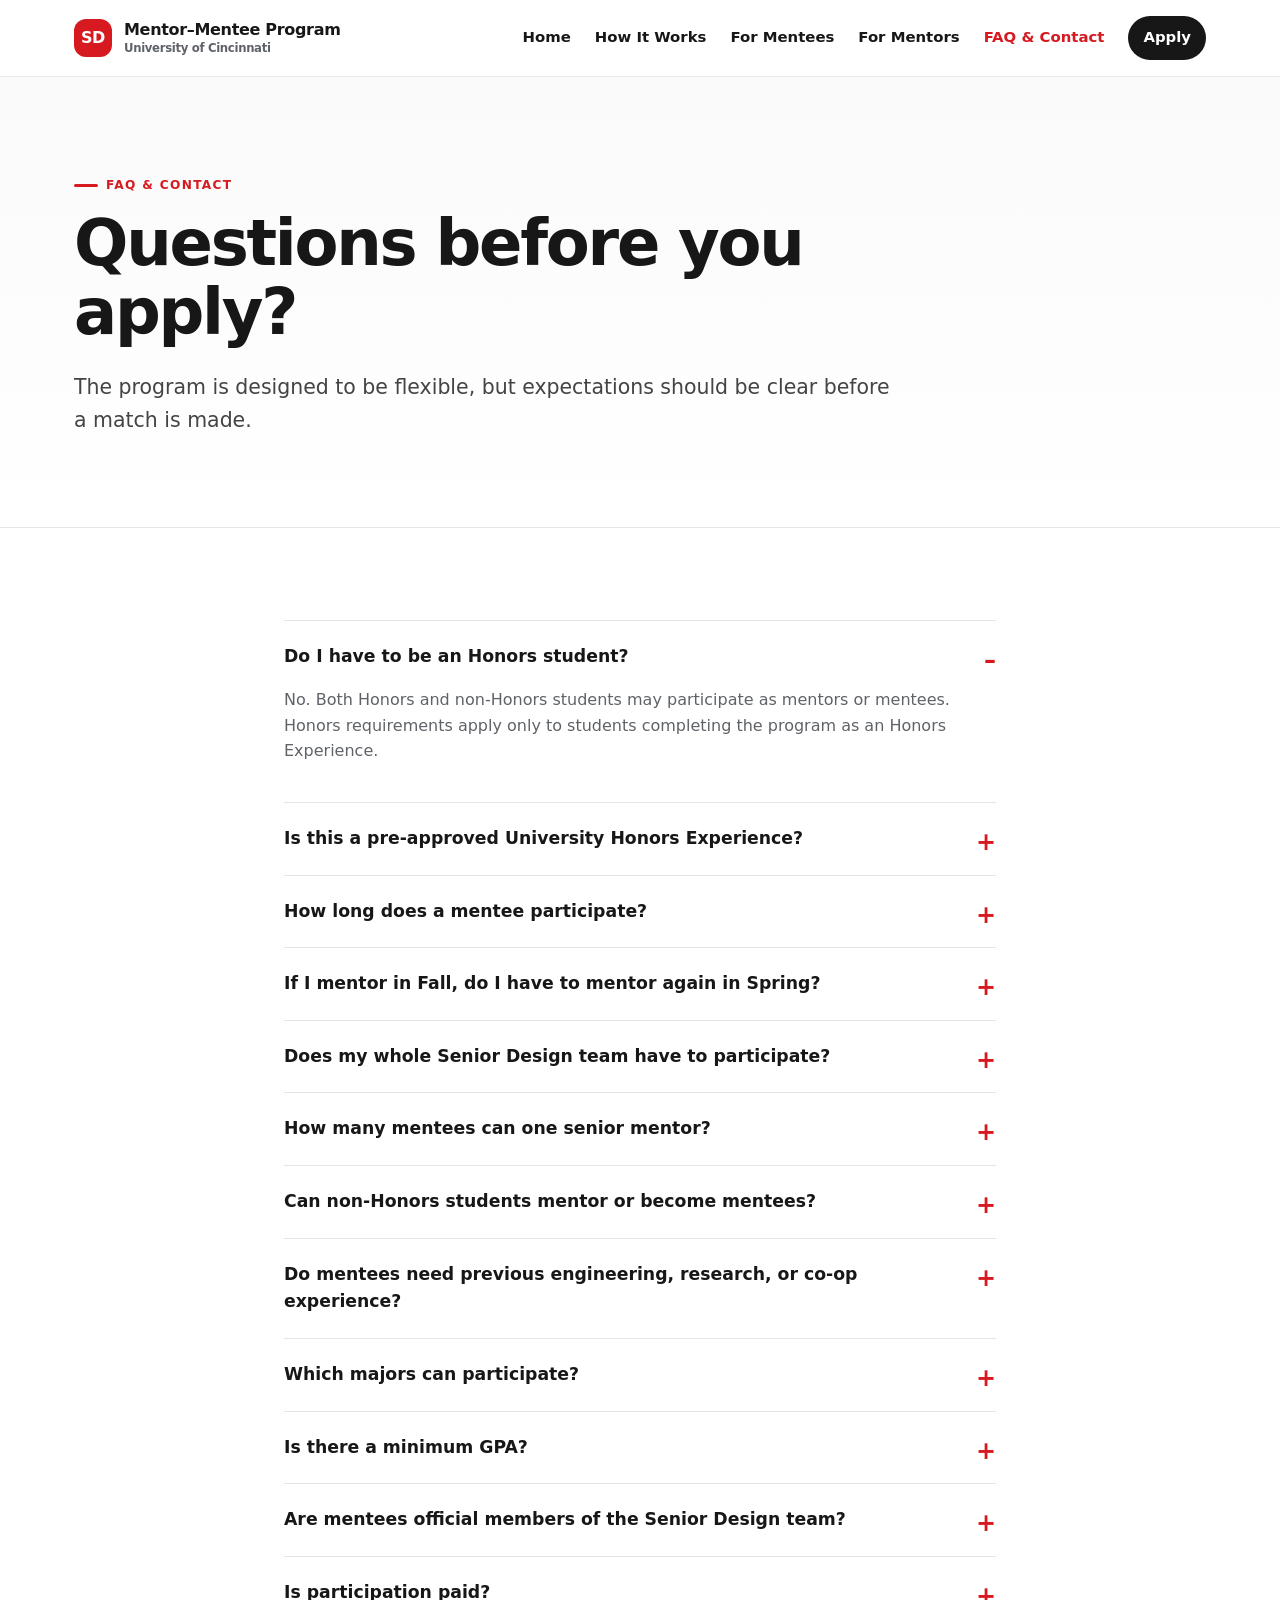
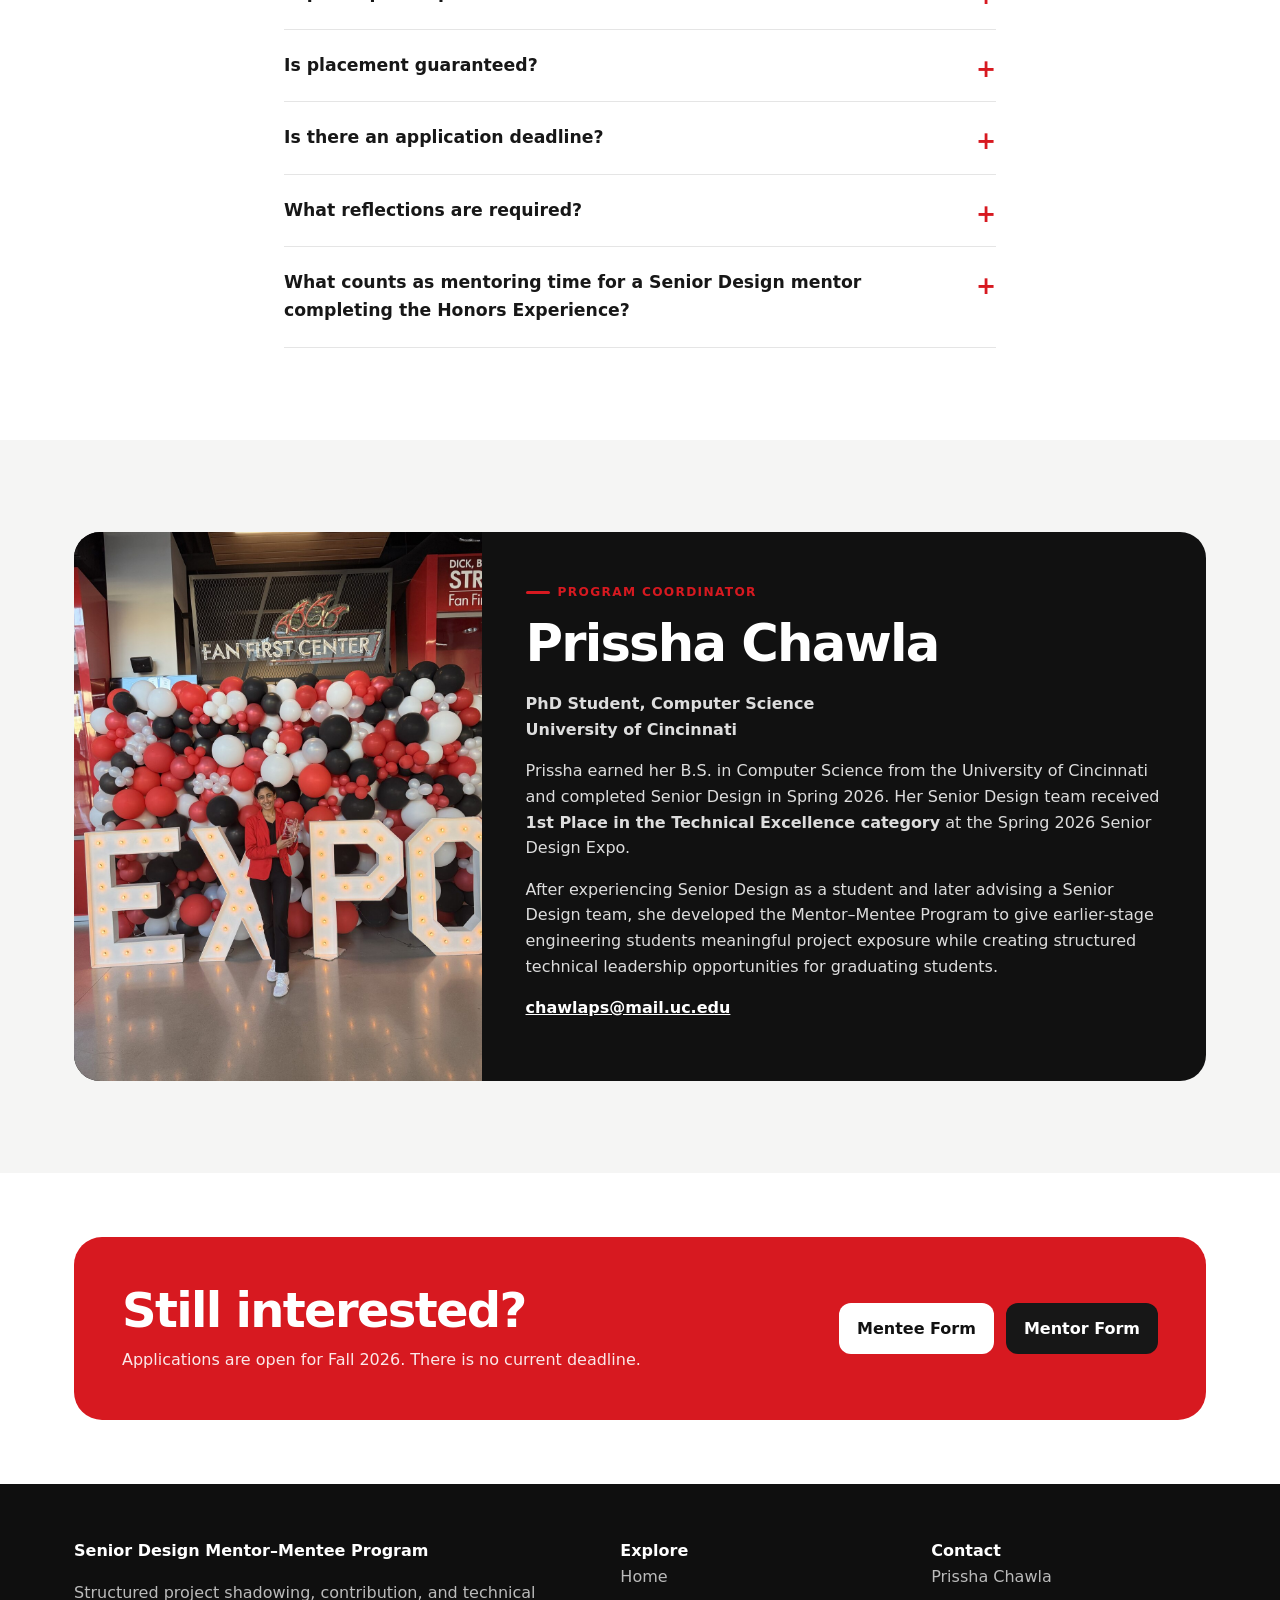
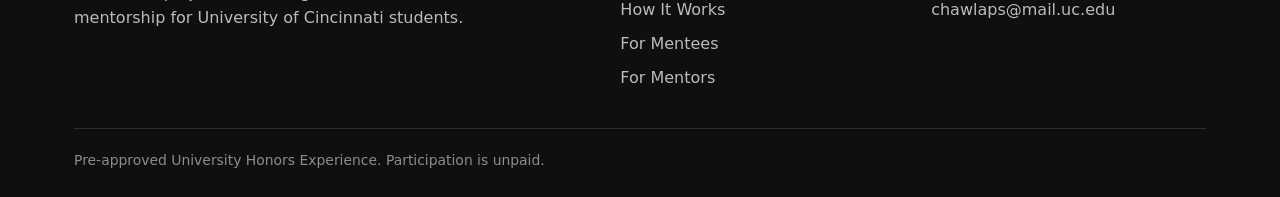
==== commit 93d163d4: "Restore coordinator photo on FAQ; link Honors items to UC CEAS page Co-Authored-By: Claude Sonnet 5." ====
--- a/faq.html
+++ b/faq.html
@@ -26,7 +26,7 @@
 <details><summary>What counts as mentoring time for a Senior Design mentor completing the Honors Experience?</summary><p>Ordinary Senior Design work completed independently does not count simply because you are a mentor. Mentorship-related activity can include direct work with the mentee, explaining project activity during shadowing, reviewing mentee work, discussing technical decisions, preparing learning activities, interviewing potential mentees, and mentorship-related reflection.</p></details>
 </div></div></section>
 
-<section class="section section-soft"><div class="container"><div class="contact-card"><img src="assets/mentor-mentee-workbench.jpg" alt="A mentor and mentee working side by side at a lab bench"><div class="contact-copy"><div class="eyebrow">Program Coordinator</div><h2>Prissha Chawla</h2><p><strong>PhD Student, Computer Science<br>University of Cincinnati</strong></p><p>Prissha earned her B.S. in Computer Science from the University of Cincinnati and completed Senior Design in Spring 2026. Her Senior Design team received <strong>1st Place in the Technical Excellence category</strong> at the Spring 2026 Senior Design Expo.</p><p>After experiencing Senior Design as a student and later advising a Senior Design team, she developed the Mentor–Mentee Program to give earlier-stage engineering students meaningful project exposure while creating structured technical leadership opportunities for graduating students.</p><p><a href="mailto:chawlaps@mail.uc.edu">chawlaps@mail.uc.edu</a></p></div></div></div></section>
+<section class="section section-soft"><div class="container"><div class="contact-card"><img src="assets/prissha-award-team.jpg" alt="Prissha Chawla holding her Technical Excellence award at the Spring 2026 Senior Design Expo"><div class="contact-copy"><div class="eyebrow">Program Coordinator</div><h2>Prissha Chawla</h2><p><strong>PhD Student, Computer Science<br>University of Cincinnati</strong></p><p>Prissha earned her B.S. in Computer Science from the University of Cincinnati and completed Senior Design in Spring 2026. Her Senior Design team received <strong>1st Place in the Technical Excellence category</strong> at the Spring 2026 Senior Design Expo.</p><p>After experiencing Senior Design as a student and later advising a Senior Design team, she developed the Mentor–Mentee Program to give earlier-stage engineering students meaningful project exposure while creating structured technical leadership opportunities for graduating students.</p><p><a href="mailto:chawlaps@mail.uc.edu">chawlaps@mail.uc.edu</a></p></div></div></div></section>
 
 <section class="section-sm"><div class="container"><div class="cta"><div><h2>Still interested?</h2><p>Applications are open for <span data-current-term></span>. There is no current deadline.</p></div><div class="actions"><a class="btn btn-light" href="https://docs.google.com/forms/d/e/1FAIpQLSeaDL1_m6nnUjzuZWZdE38dw7ysE2b__p_fqqSh8WmhNzjmwQ/viewform" target="_blank" rel="noopener">Mentee Form</a><a class="btn btn-dark" href="https://docs.google.com/forms/d/e/1FAIpQLSeuy19LQfx4-hJ6bCBMN6NyptwGLtqVQPormRF3Ks0s4QULTA/viewform" target="_blank" rel="noopener">Mentor Form</a></div></div></div></section>
 </main>
--- a/styles.css
+++ b/styles.css
@@ -169,6 +169,8 @@
 }
 .stat strong { display: block; font-size: 2rem; line-height: 1; margin-bottom: 9px; letter-spacing: -.04em; }
 .stat span { color: var(--muted); font-size: .94rem; }
+.stat-link { text-decoration: none; color: inherit; transition: transform .15s ease, box-shadow .15s ease; }
+.stat-link:hover, .stat-link:focus-visible { transform: translateY(-2px); box-shadow: var(--shadow); }
 
 .grid-2 { display: grid; grid-template-columns: 1fr 1fr; gap: 32px; align-items: center; }
 .grid-3 { display: grid; grid-template-columns: repeat(3, 1fr); gap: 22px; }
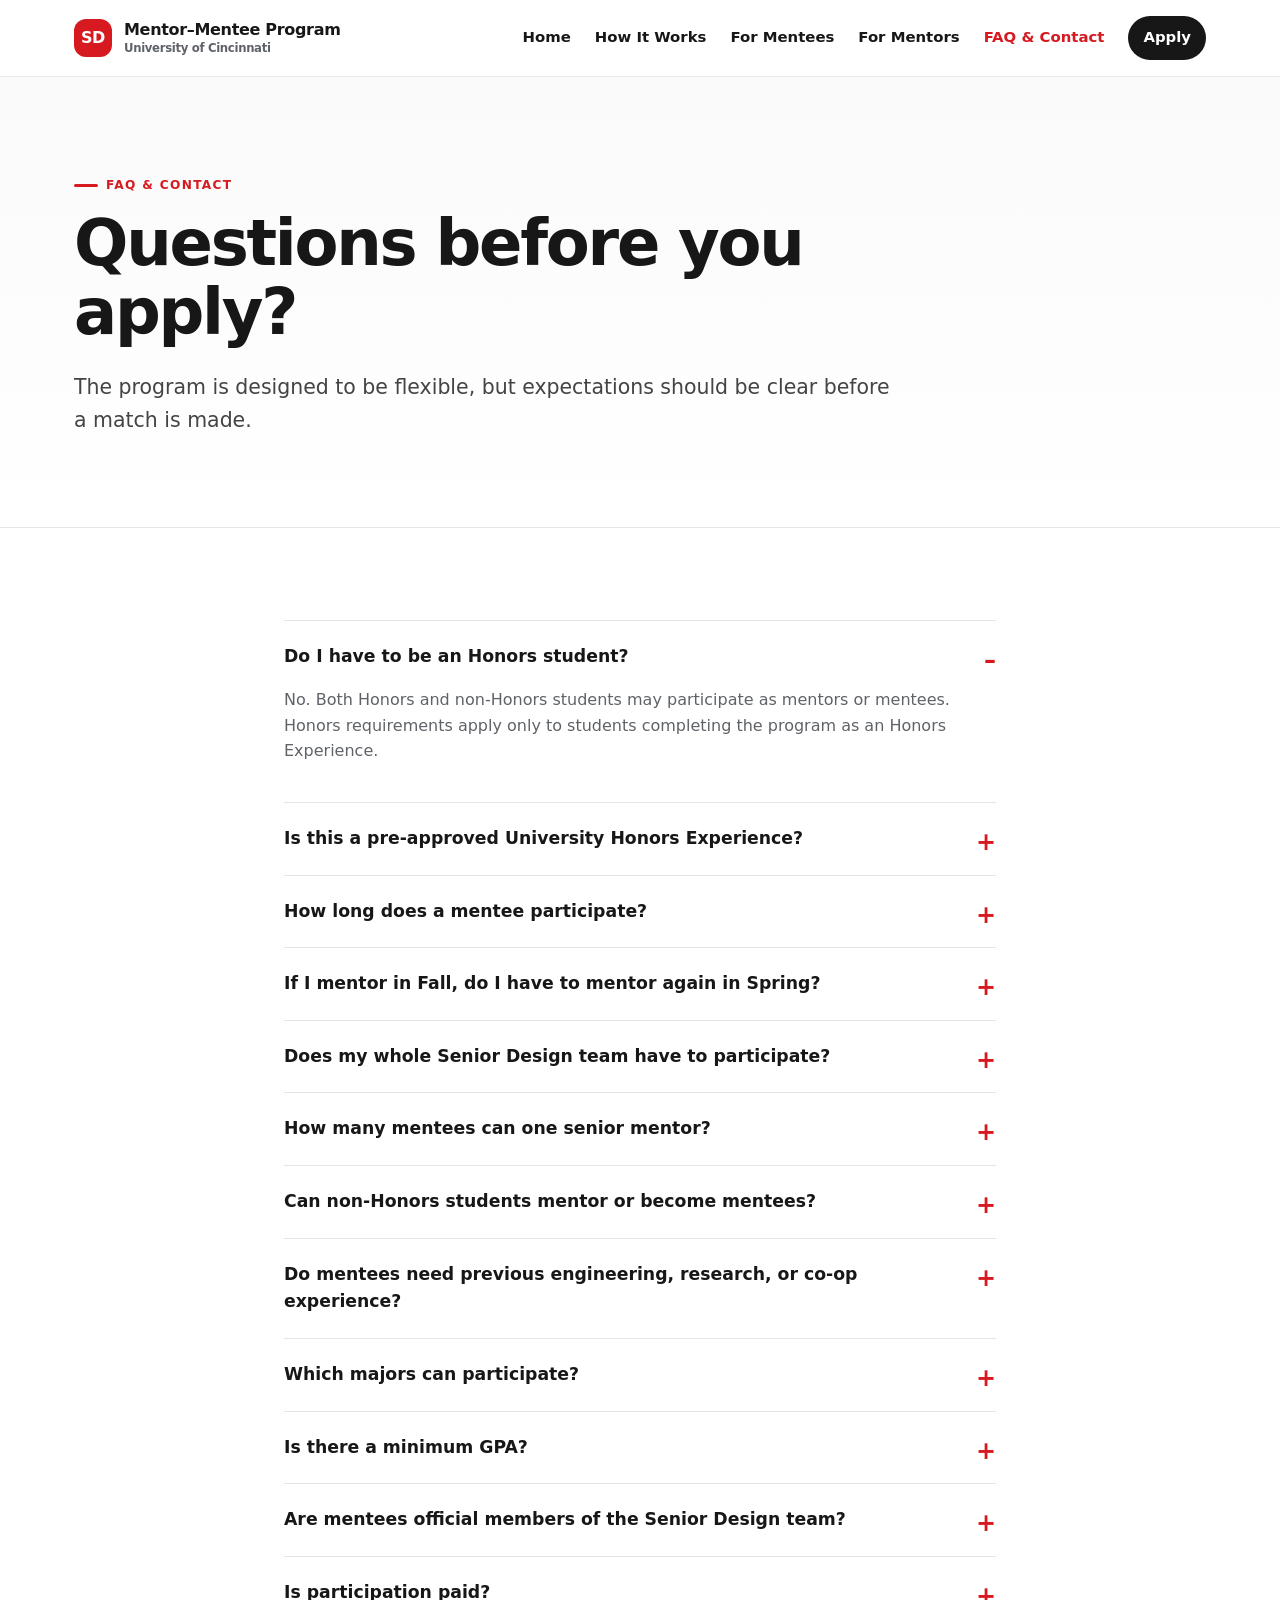
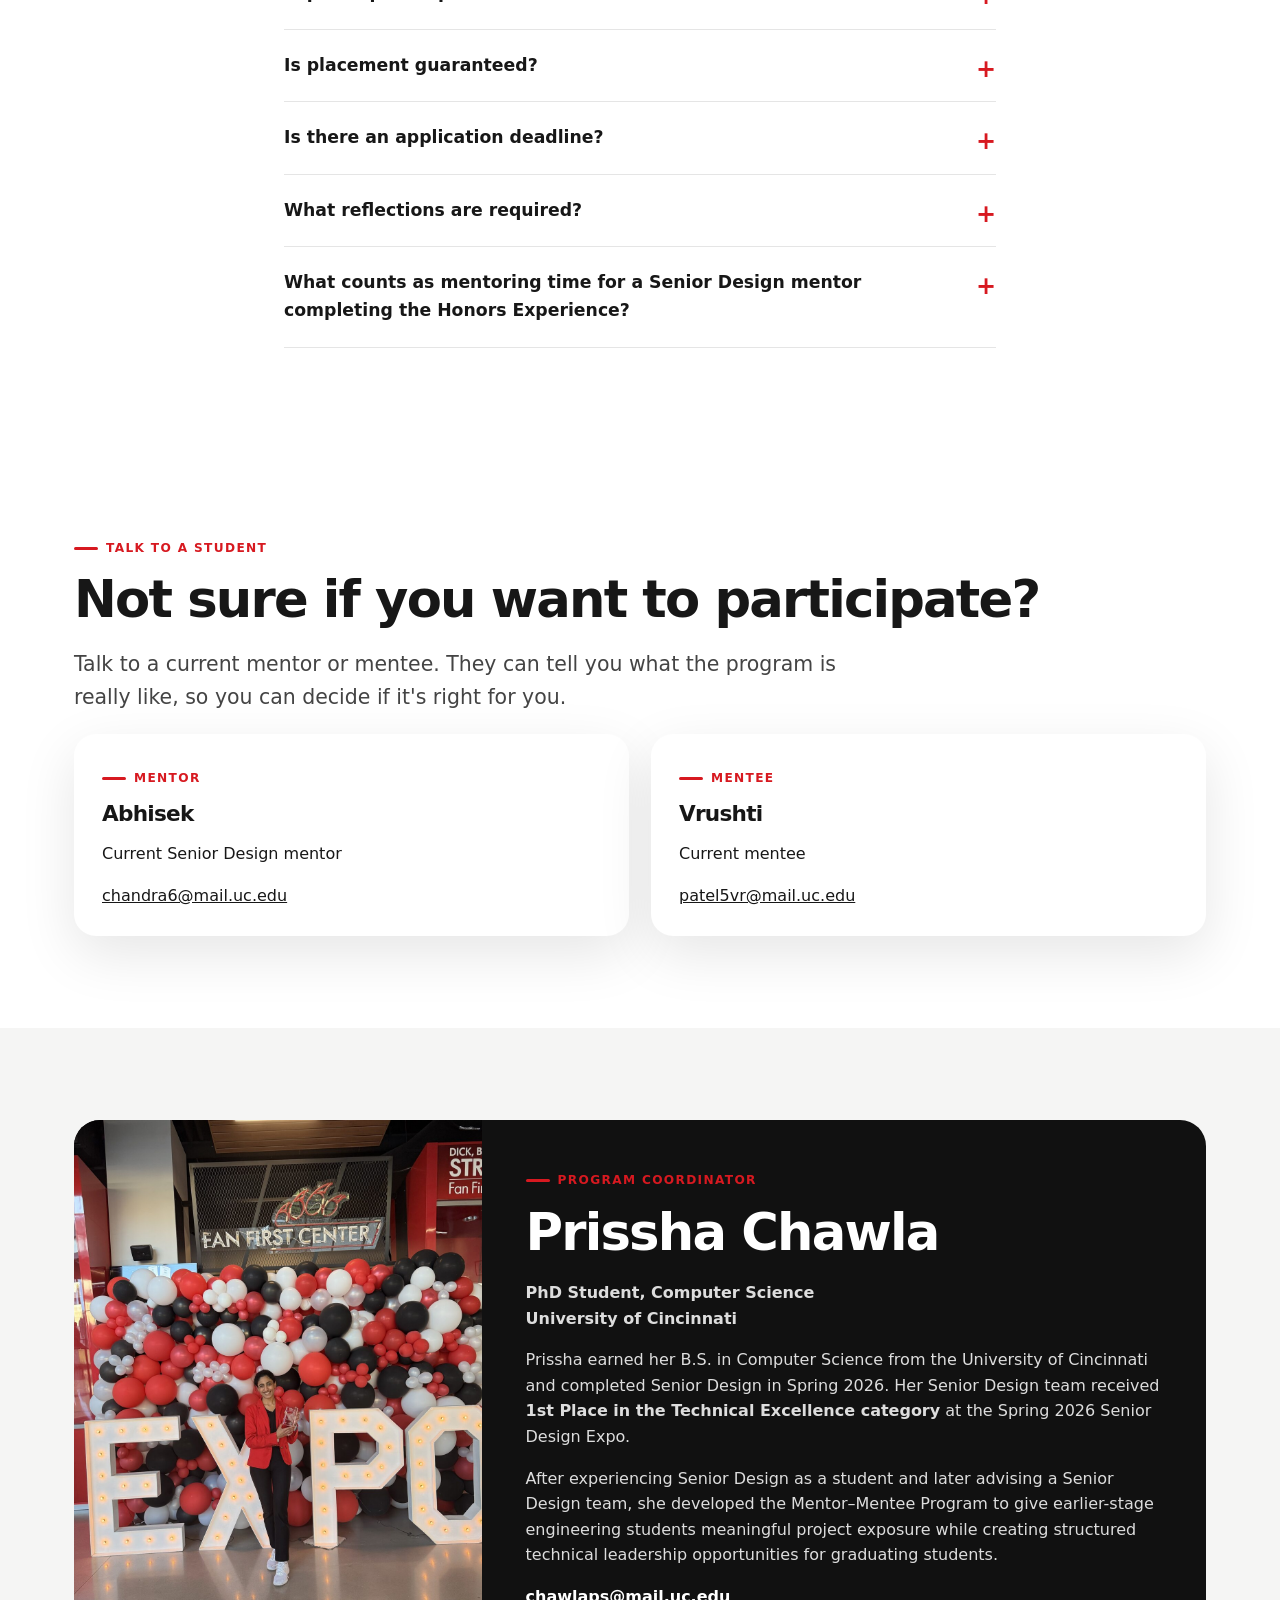
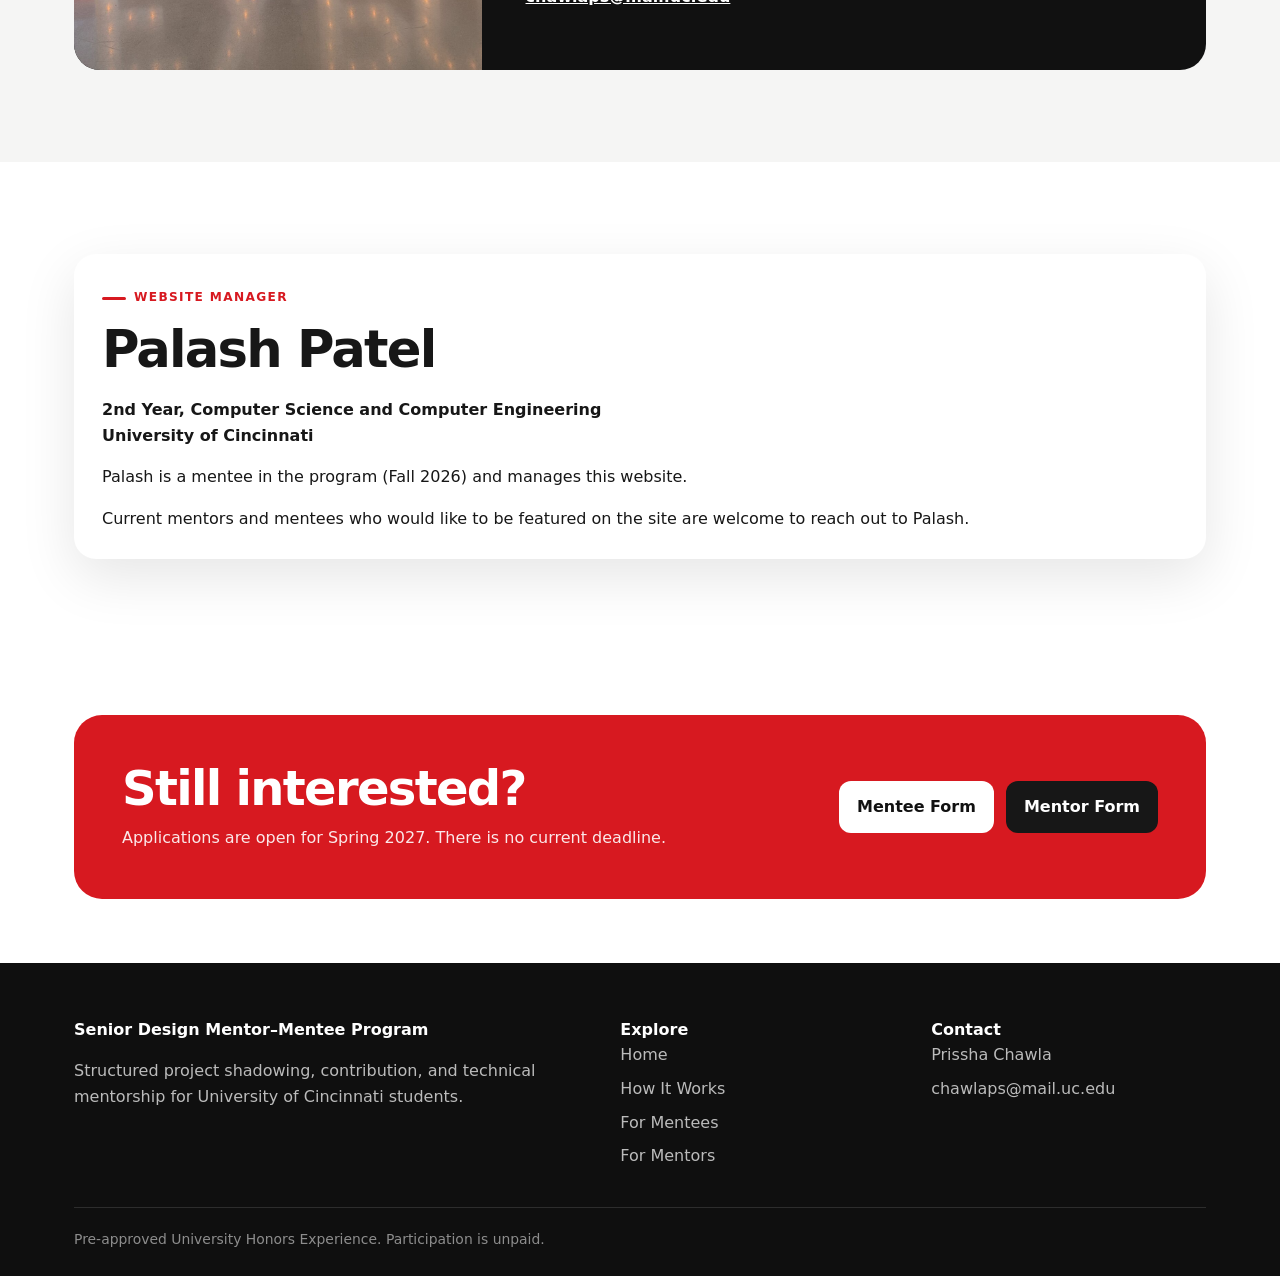
==== commit b7cecb2c: "FAQ: add talk-to-a-student contact box and website manager profile Co-Authored-By: Claude Sonnet 5.5" ====
--- a/faq.html
+++ b/faq.html
@@ -26,7 +26,11 @@
 <details><summary>What counts as mentoring time for a Senior Design mentor completing the Honors Experience?</summary><p>Ordinary Senior Design work completed independently does not count simply because you are a mentor. Mentorship-related activity can include direct work with the mentee, explaining project activity during shadowing, reviewing mentee work, discussing technical decisions, preparing learning activities, interviewing potential mentees, and mentorship-related reflection.</p></details>
 </div></div></section>
 
+<section class="section"><div class="container"><div class="eyebrow">Talk to a student</div><h2>Not sure if you want to participate?</h2><p class="lead">Talk to a current mentor or mentee. They can tell you what the program is really like, so you can decide if it's right for you.</p><div class="cards-2"><div class="card shadow"><div class="eyebrow">Mentor</div><h3>Abhisek</h3><p>Current Senior Design mentor</p><p><a href="mailto:chandra6@mail.uc.edu">chandra6@mail.uc.edu</a></p></div><div class="card shadow"><div class="eyebrow">Mentee</div><h3>Vrushti</h3><p>Current mentee</p><p><a href="mailto:patel5vr@mail.uc.edu">patel5vr@mail.uc.edu</a></p></div></div></div></section>
+
 <section class="section section-soft"><div class="container"><div class="contact-card"><img src="assets/prissha-award-team.jpg" alt="Prissha Chawla holding her Technical Excellence award at the Spring 2026 Senior Design Expo"><div class="contact-copy"><div class="eyebrow">Program Coordinator</div><h2>Prissha Chawla</h2><p><strong>PhD Student, Computer Science<br>University of Cincinnati</strong></p><p>Prissha earned her B.S. in Computer Science from the University of Cincinnati and completed Senior Design in Spring 2026. Her Senior Design team received <strong>1st Place in the Technical Excellence category</strong> at the Spring 2026 Senior Design Expo.</p><p>After experiencing Senior Design as a student and later advising a Senior Design team, she developed the Mentor–Mentee Program to give earlier-stage engineering students meaningful project exposure while creating structured technical leadership opportunities for graduating students.</p><p><a href="mailto:chawlaps@mail.uc.edu">chawlaps@mail.uc.edu</a></p></div></div></div></section>
+
+<section class="section"><div class="container"><div class="card shadow"><div class="eyebrow">Website Manager</div><h2>Palash Patel</h2><p><strong>2nd Year, Computer Science and Computer Engineering<br>University of Cincinnati</strong></p><p>Palash is a mentee in the program (Fall 2026) and manages this website.</p><p>Current mentors and mentees who would like to be featured on the site are welcome to reach out to Palash.</p></div></div></section>
 
 <section class="section-sm"><div class="container"><div class="cta"><div><h2>Still interested?</h2><p>Applications are open for <span data-current-term></span>. There is no current deadline.</p></div><div class="actions"><a class="btn btn-light" href="https://docs.google.com/forms/d/e/1FAIpQLSeaDL1_m6nnUjzuZWZdE38dw7ysE2b__p_fqqSh8WmhNzjmwQ/viewform" target="_blank" rel="noopener">Mentee Form</a><a class="btn btn-dark" href="https://docs.google.com/forms/d/e/1FAIpQLSeuy19LQfx4-hJ6bCBMN6NyptwGLtqVQPormRF3Ks0s4QULTA/viewform" target="_blank" rel="noopener">Mentor Form</a></div></div></div></section>
 </main>
--- a/styles.css
+++ b/styles.css
@@ -118,10 +118,10 @@
   align-items: end;
   color: white;
   background-image:
-    linear-gradient(90deg, rgba(0,0,0,.82) 0%, rgba(0,0,0,.64) 43%, rgba(0,0,0,.18) 100%),
-    url('assets/mentor-mentee-lab.jpg');
+    linear-gradient(90deg, rgba(0,0,0,.78) 0%, rgba(0,0,0,.5) 43%, rgba(0,0,0,.1) 100%),
+    url('assets/mentor-mentee-group-cage.jpg');
   background-size: cover;
-  background-position: center 62%;
+  background-position: center 52%;
 }
 .hero-inner { width: 100%; padding: 110px 0 78px; }
 .hero-copy { max-width: 850px; }
@@ -333,3 +333,22 @@
   .cta, .band, .contact-copy { padding: 30px 24px; }
   .footer-grid { grid-template-columns: 1fr; }
 }
+
+/* Testimonials */
+.quote-featured { margin: 28px 0 36px; padding: 40px 44px; border-radius: 26px; background: #111; color: #fff; position: relative; box-shadow: var(--shadow); }
+.quote-featured::before { content: "\201C"; position: absolute; top: 6px; left: 24px; font-size: 6rem; line-height: 1; color: var(--red); font-family: Georgia, serif; }
+.quote-featured blockquote { margin: 0; padding-top: 28px; font-size: clamp(1.25rem, 2.6vw, 1.85rem); line-height: 1.4; font-weight: 750; letter-spacing: -.015em; }
+.quote-featured cite, .quote-card cite { display: block; margin-top: 18px; font-style: normal; font-weight: 800; font-size: .95rem; }
+.quote-featured cite span, .quote-card cite span { display: block; font-weight: 600; color: var(--muted); font-size: .85rem; margin-top: 2px; }
+.quote-featured cite span { color: #bbb; }
+.quote-grid { display: grid; grid-template-columns: repeat(3, 1fr); gap: 20px; }
+.quote-card { margin: 0; padding: 28px; border: 1px solid var(--line); border-radius: 20px; background: #fff; border-top: 4px solid var(--red); }
+.quote-card blockquote { margin: 0; color: #333; line-height: 1.65; }
+@media (max-width: 900px) {
+  .quote-grid { grid-template-columns: 1fr; }
+  .quote-featured { padding: 36px 26px 28px; }
+}
+.photo-pair { display: grid; grid-template-columns: 1fr 1fr; gap: 16px; }
+@media (min-width: 901px) {
+  .hero { background-size: auto 185%; background-position: 24% 58%; }
+}
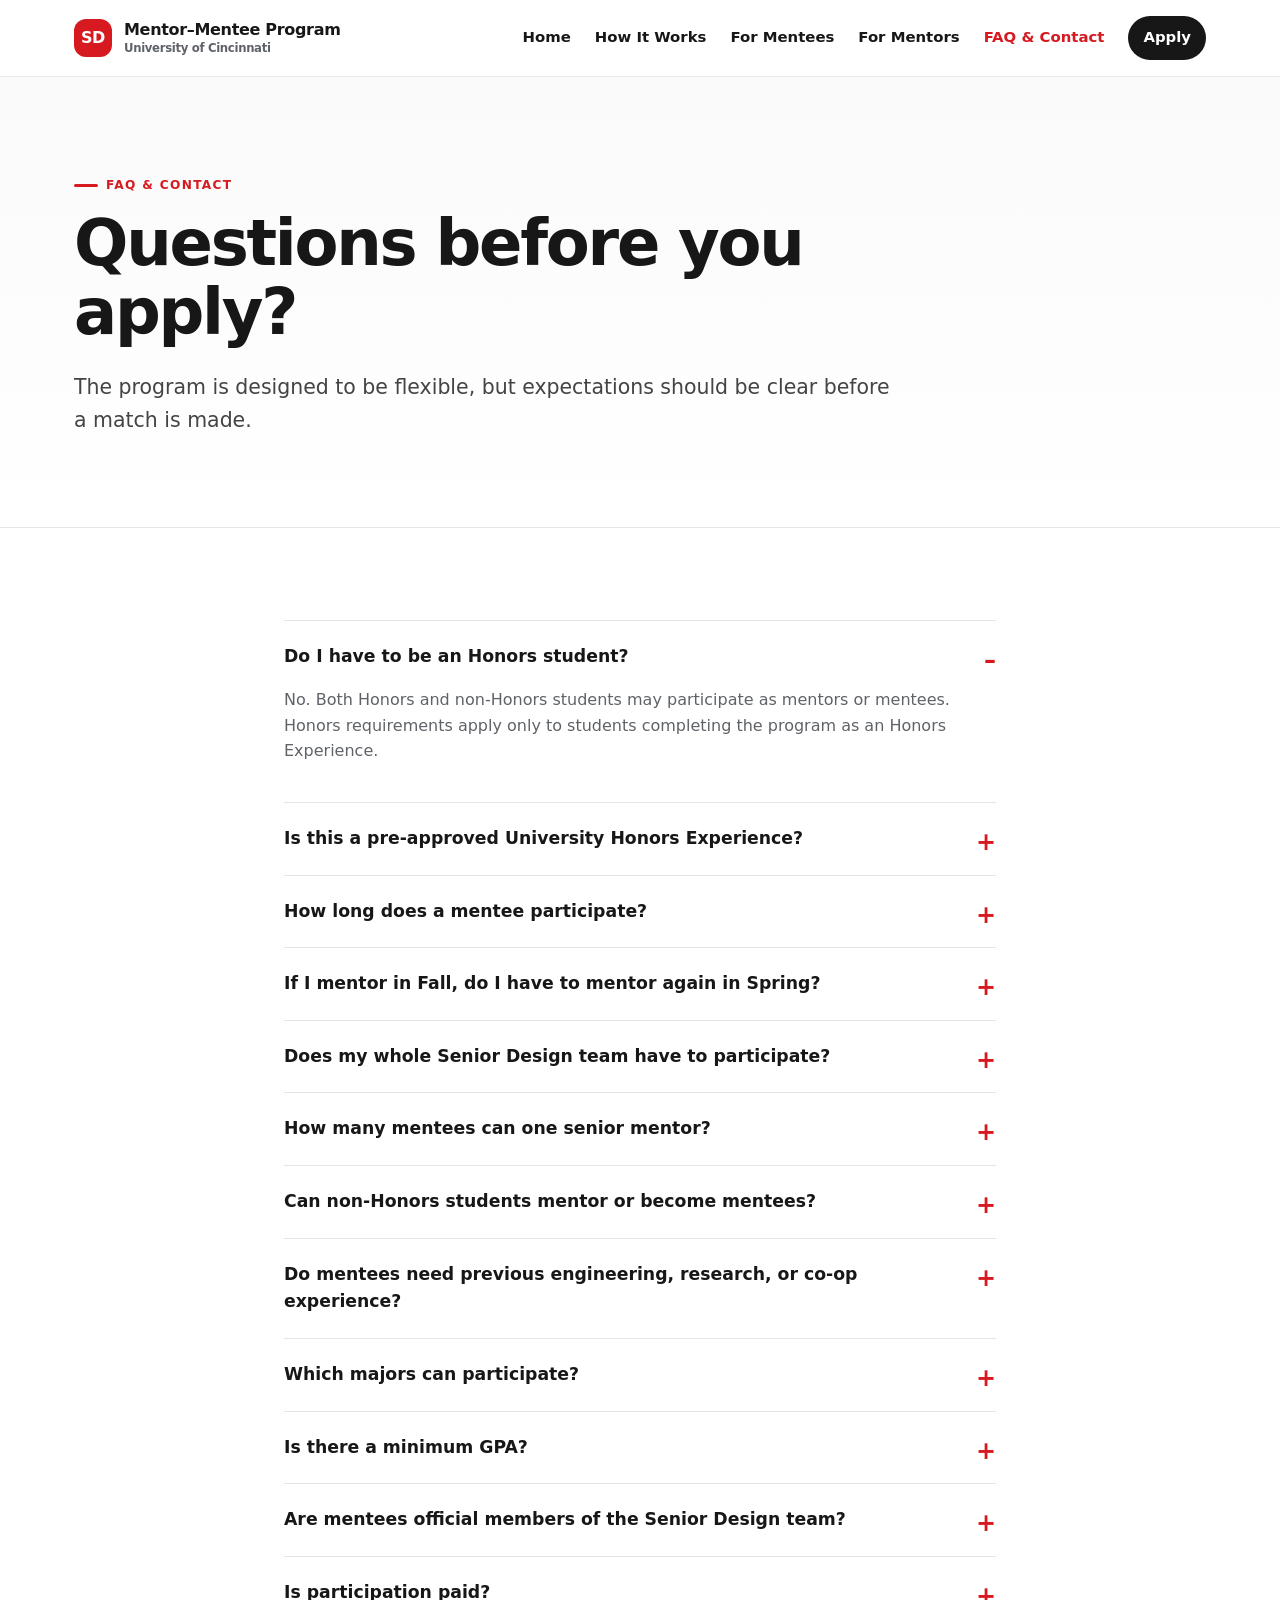
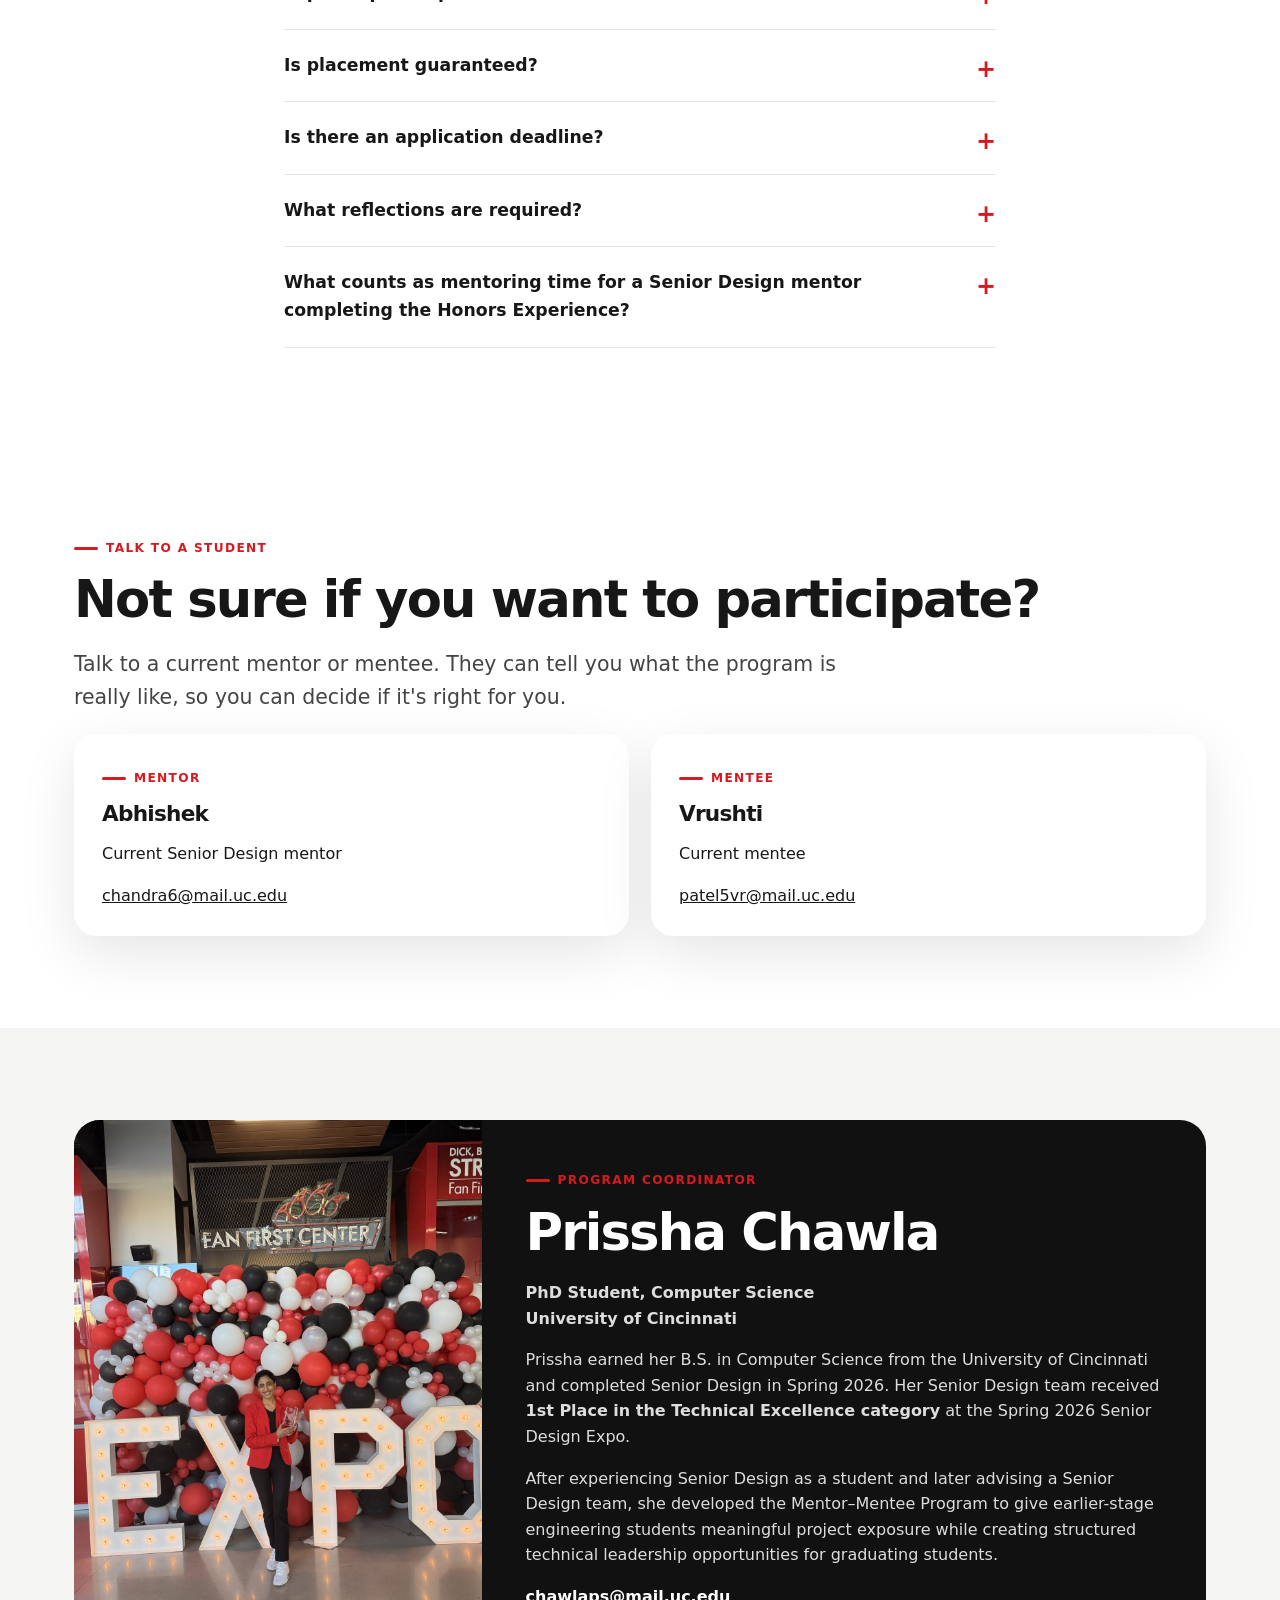
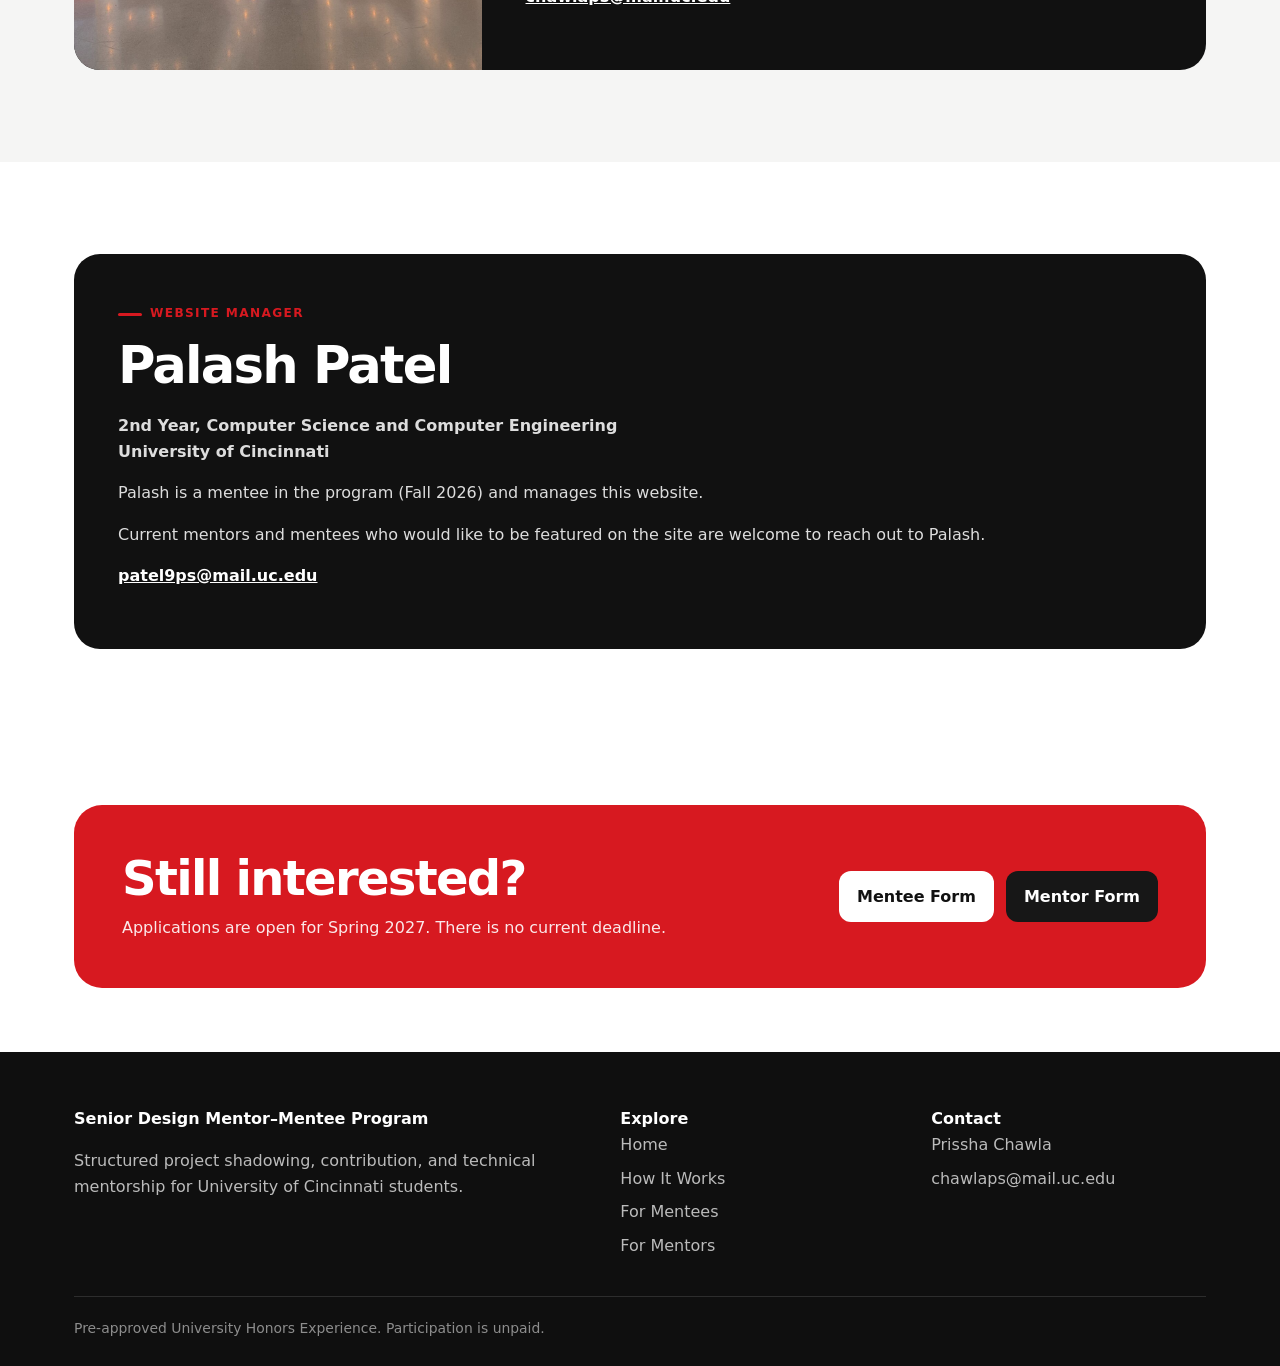
==== commit 257df356: "Dark profile card with email for website manager; fix Abhishek spelling Co-Authored-By: Claude Sonne" ====
--- a/faq.html
+++ b/faq.html
@@ -26,11 +26,11 @@
 <details><summary>What counts as mentoring time for a Senior Design mentor completing the Honors Experience?</summary><p>Ordinary Senior Design work completed independently does not count simply because you are a mentor. Mentorship-related activity can include direct work with the mentee, explaining project activity during shadowing, reviewing mentee work, discussing technical decisions, preparing learning activities, interviewing potential mentees, and mentorship-related reflection.</p></details>
 </div></div></section>
 
-<section class="section"><div class="container"><div class="eyebrow">Talk to a student</div><h2>Not sure if you want to participate?</h2><p class="lead">Talk to a current mentor or mentee. They can tell you what the program is really like, so you can decide if it's right for you.</p><div class="cards-2"><div class="card shadow"><div class="eyebrow">Mentor</div><h3>Abhisek</h3><p>Current Senior Design mentor</p><p><a href="mailto:chandra6@mail.uc.edu">chandra6@mail.uc.edu</a></p></div><div class="card shadow"><div class="eyebrow">Mentee</div><h3>Vrushti</h3><p>Current mentee</p><p><a href="mailto:patel5vr@mail.uc.edu">patel5vr@mail.uc.edu</a></p></div></div></div></section>
+<section class="section"><div class="container"><div class="eyebrow">Talk to a student</div><h2>Not sure if you want to participate?</h2><p class="lead">Talk to a current mentor or mentee. They can tell you what the program is really like, so you can decide if it's right for you.</p><div class="cards-2"><div class="card shadow"><div class="eyebrow">Mentor</div><h3>Abhishek</h3><p>Current Senior Design mentor</p><p><a href="mailto:chandra6@mail.uc.edu">chandra6@mail.uc.edu</a></p></div><div class="card shadow"><div class="eyebrow">Mentee</div><h3>Vrushti</h3><p>Current mentee</p><p><a href="mailto:patel5vr@mail.uc.edu">patel5vr@mail.uc.edu</a></p></div></div></div></section>
 
 <section class="section section-soft"><div class="container"><div class="contact-card"><img src="assets/prissha-award-team.jpg" alt="Prissha Chawla holding her Technical Excellence award at the Spring 2026 Senior Design Expo"><div class="contact-copy"><div class="eyebrow">Program Coordinator</div><h2>Prissha Chawla</h2><p><strong>PhD Student, Computer Science<br>University of Cincinnati</strong></p><p>Prissha earned her B.S. in Computer Science from the University of Cincinnati and completed Senior Design in Spring 2026. Her Senior Design team received <strong>1st Place in the Technical Excellence category</strong> at the Spring 2026 Senior Design Expo.</p><p>After experiencing Senior Design as a student and later advising a Senior Design team, she developed the Mentor–Mentee Program to give earlier-stage engineering students meaningful project exposure while creating structured technical leadership opportunities for graduating students.</p><p><a href="mailto:chawlaps@mail.uc.edu">chawlaps@mail.uc.edu</a></p></div></div></div></section>
 
-<section class="section"><div class="container"><div class="card shadow"><div class="eyebrow">Website Manager</div><h2>Palash Patel</h2><p><strong>2nd Year, Computer Science and Computer Engineering<br>University of Cincinnati</strong></p><p>Palash is a mentee in the program (Fall 2026) and manages this website.</p><p>Current mentors and mentees who would like to be featured on the site are welcome to reach out to Palash.</p></div></div></section>
+<section class="section"><div class="container"><div class="contact-card profile-card"><div class="contact-copy"><div class="eyebrow">Website Manager</div><h2>Palash Patel</h2><p><strong>2nd Year, Computer Science and Computer Engineering<br>University of Cincinnati</strong></p><p>Palash is a mentee in the program (Fall 2026) and manages this website.</p><p>Current mentors and mentees who would like to be featured on the site are welcome to reach out to Palash.</p><p><a href="mailto:patel9ps@mail.uc.edu">patel9ps@mail.uc.edu</a></p></div></div></div></section>
 
 <section class="section-sm"><div class="container"><div class="cta"><div><h2>Still interested?</h2><p>Applications are open for <span data-current-term></span>. There is no current deadline.</p></div><div class="actions"><a class="btn btn-light" href="https://docs.google.com/forms/d/e/1FAIpQLSeaDL1_m6nnUjzuZWZdE38dw7ysE2b__p_fqqSh8WmhNzjmwQ/viewform" target="_blank" rel="noopener">Mentee Form</a><a class="btn btn-dark" href="https://docs.google.com/forms/d/e/1FAIpQLSeuy19LQfx4-hJ6bCBMN6NyptwGLtqVQPormRF3Ks0s4QULTA/viewform" target="_blank" rel="noopener">Mentor Form</a></div></div></div></section>
 </main>
--- a/styles.css
+++ b/styles.css
@@ -259,6 +259,7 @@
   background: #111;
   color: #fff;
 }
+.profile-card { grid-template-columns: 1fr; }
 .contact-card img { width: 100%; height: 100%; object-fit: cover; min-height: 420px; }
 .contact-copy { padding: 44px; }
 .contact-copy p { color: #ddd; }
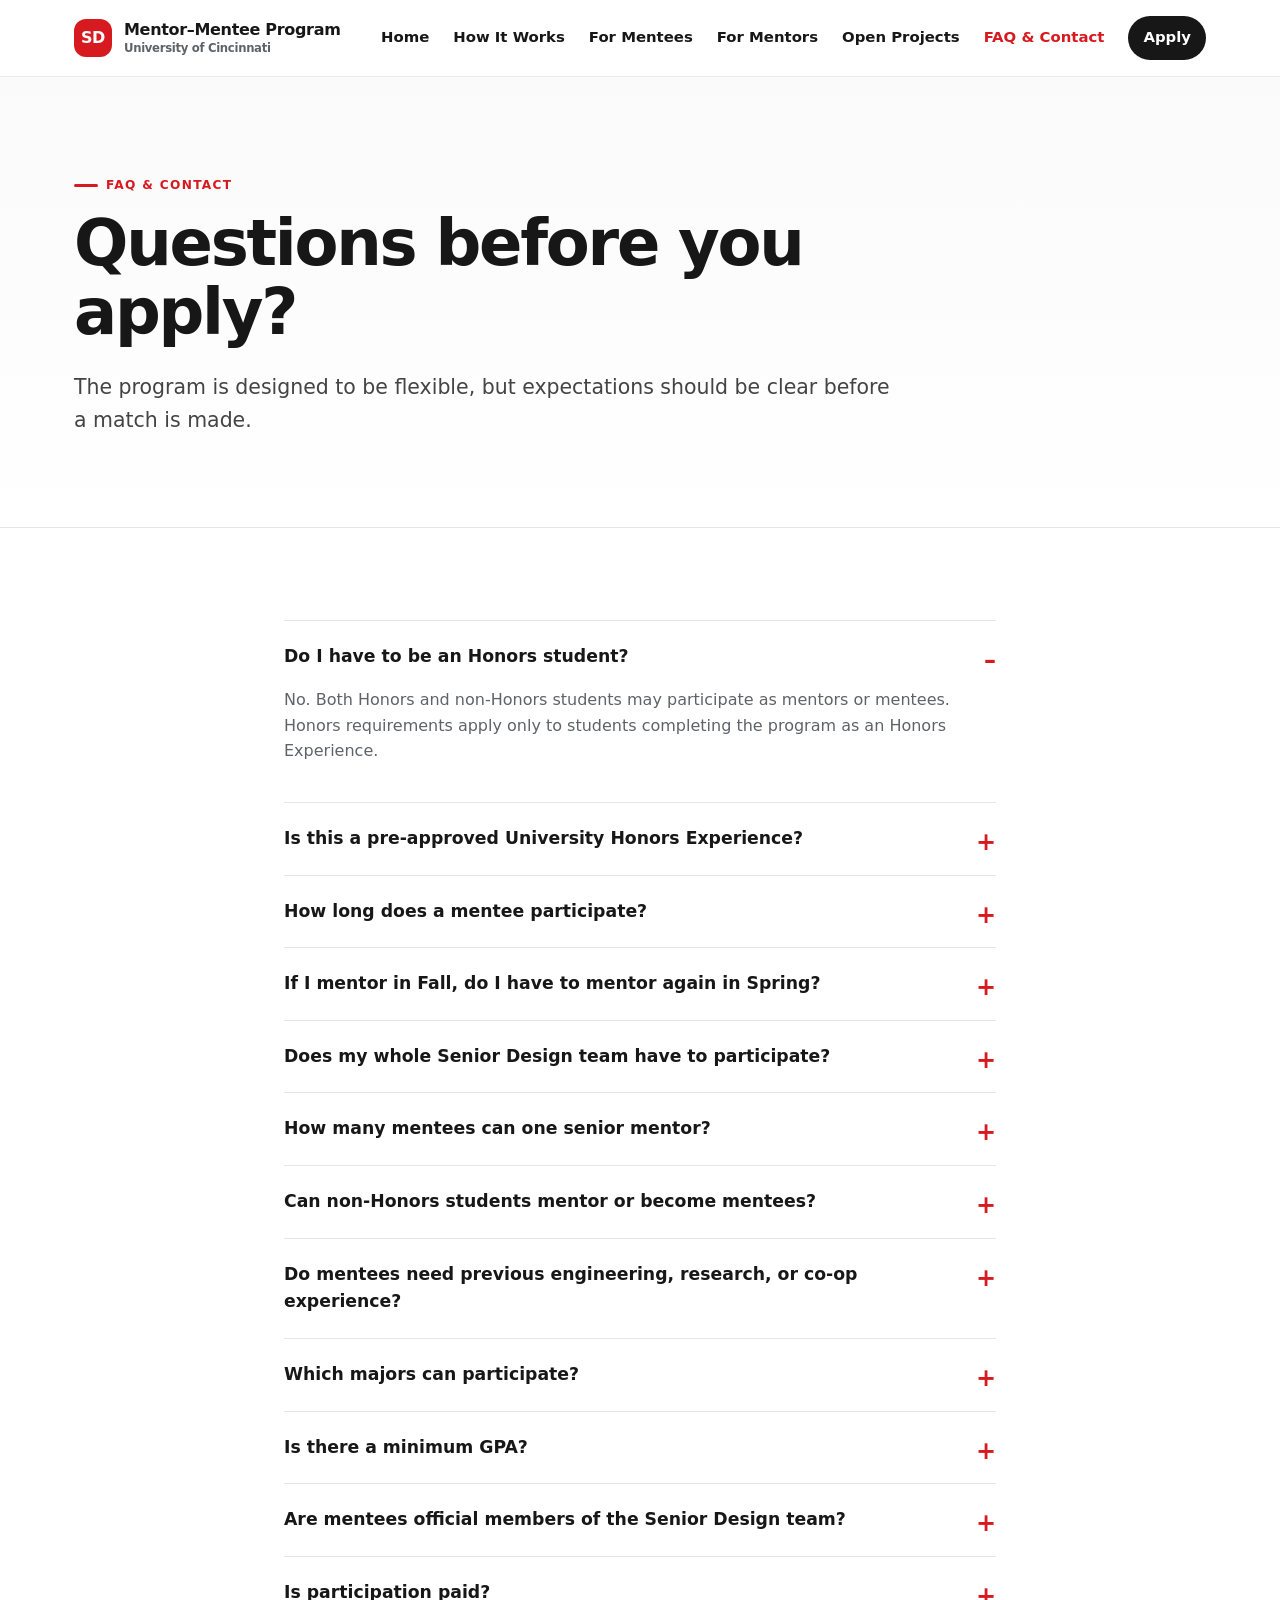
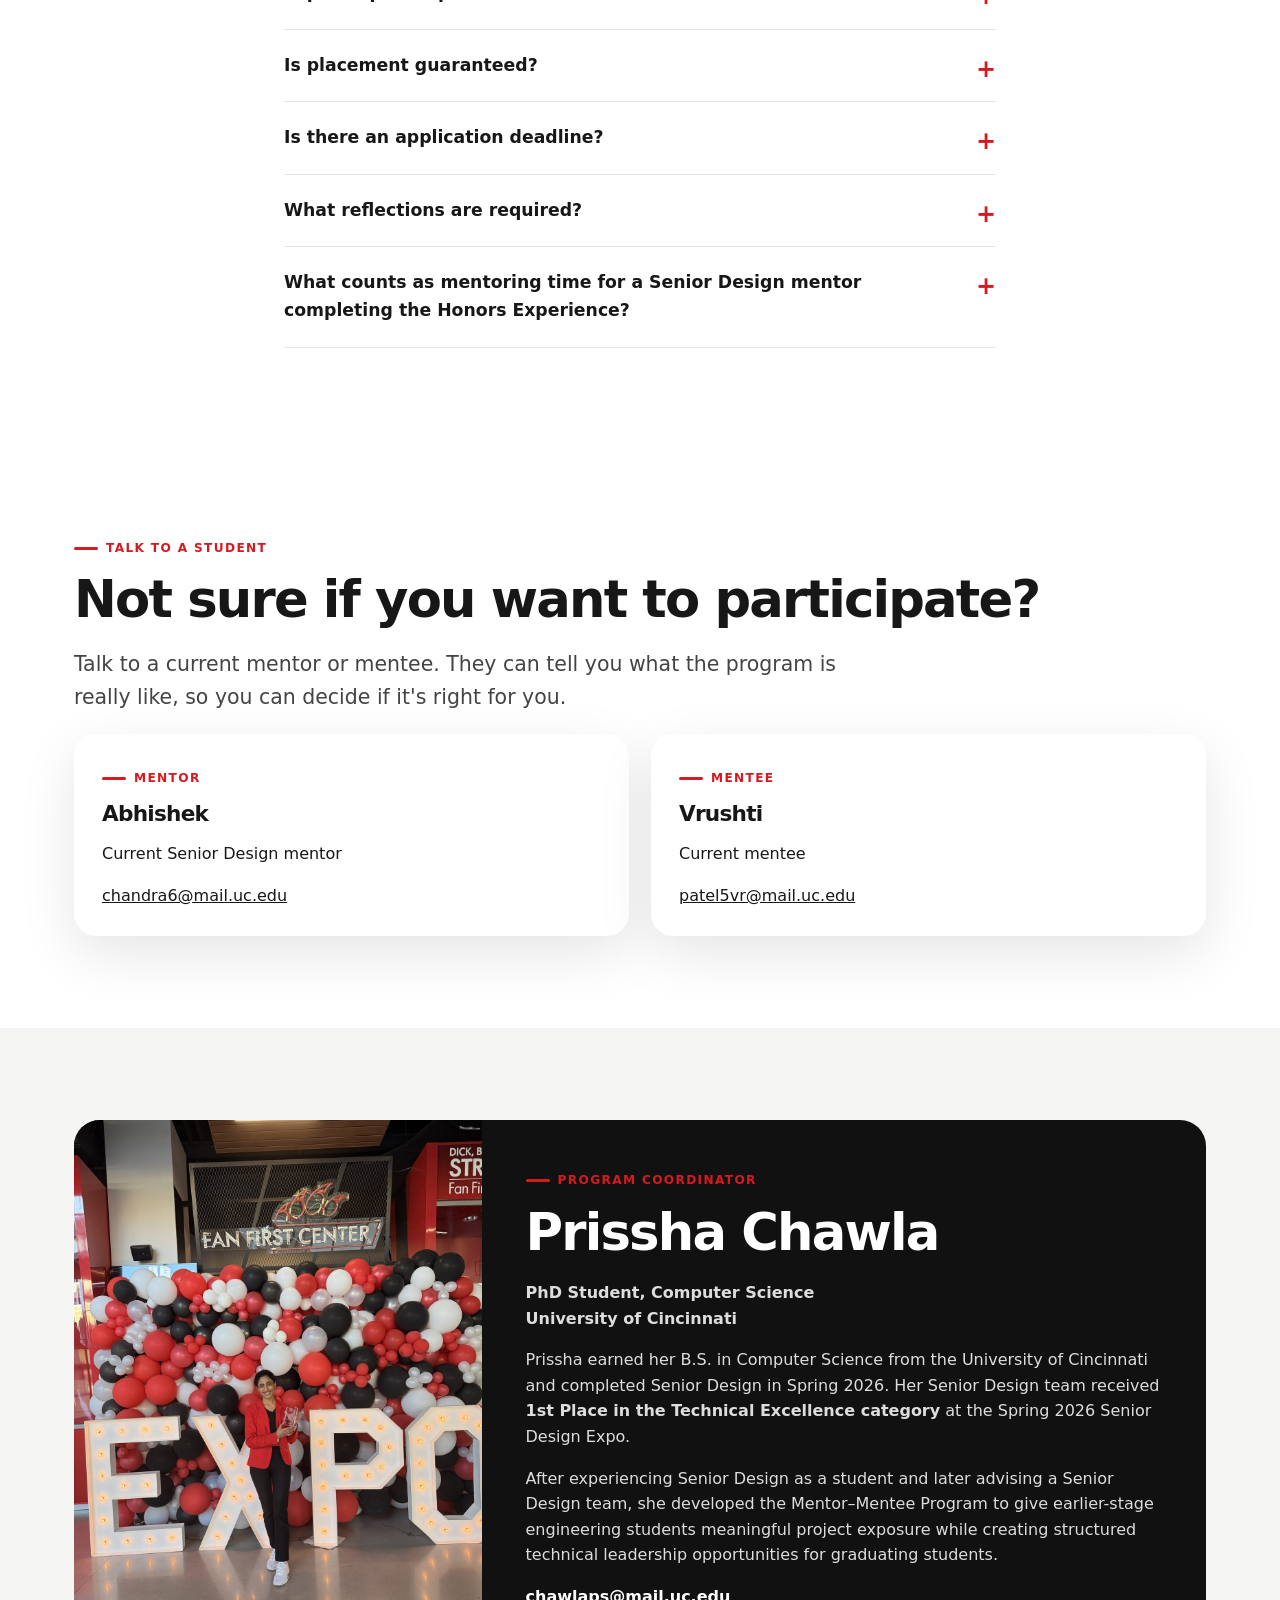
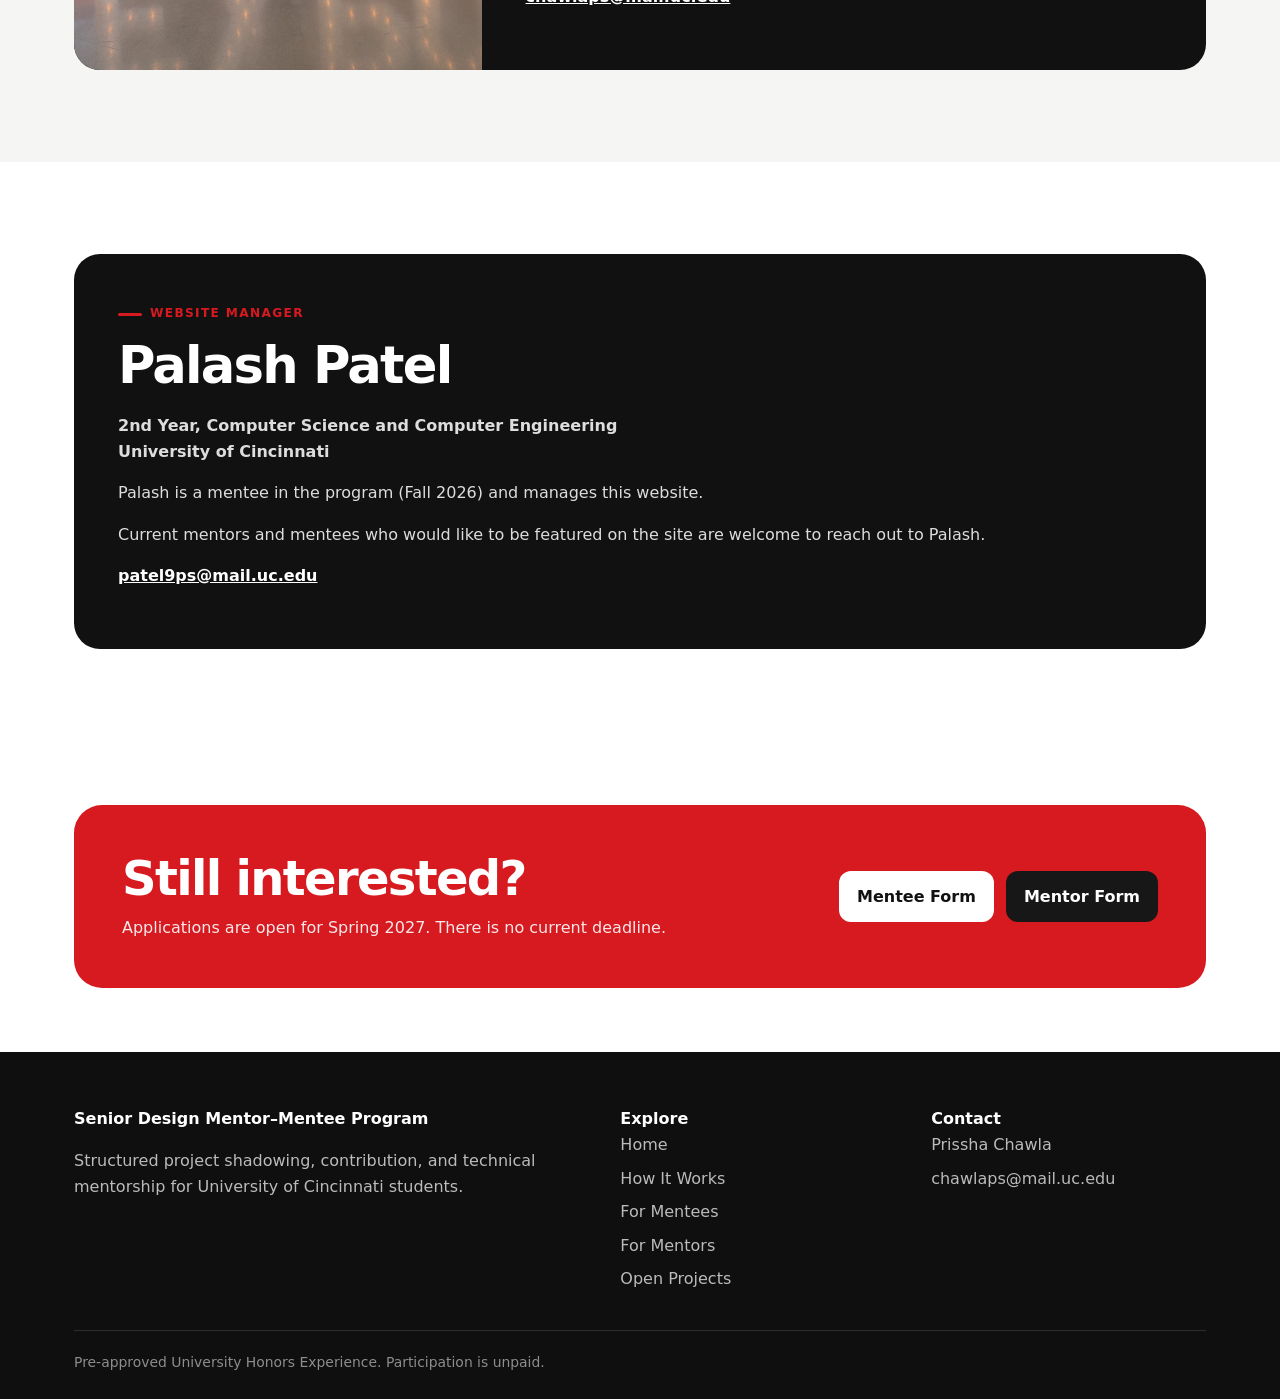
==== commit 467ab04a: "Add Open Spring Projects for Mentees page with first three projects; link in nav and footers Co-Auth" ====
--- a/faq.html
+++ b/faq.html
@@ -3,7 +3,7 @@
 <head><meta charset="utf-8"><meta name="viewport" content="width=device-width,initial-scale=1"><meta name="description" content="Frequently asked questions and contact information for the Senior Design Mentor–Mentee Program."><title>FAQ & Contact | Senior Design Mentor–Mentee Program</title><link rel="stylesheet" href="styles.css"></head>
 <body>
 <a class="skip-link" href="#main">Skip to main content</a>
-<header class="site-header"><nav class="nav"><a class="brand" href="index.html"><span class="brand-mark">SD</span><span class="brand-text">Mentor–Mentee Program<small>University of Cincinnati</small></span></a><button class="menu-toggle" aria-expanded="false" aria-label="Open navigation"><span></span><span></span><span></span></button><div class="nav-links"><a href="index.html">Home</a><a href="how-it-works.html">How It Works</a><a href="mentees.html">For Mentees</a><a href="mentors.html">For Mentors</a><a href="faq.html" aria-current="page">FAQ & Contact</a><a class="nav-apply" href="index.html#apply">Apply</a></div></nav></header>
+<header class="site-header"><nav class="nav"><a class="brand" href="index.html"><span class="brand-mark">SD</span><span class="brand-text">Mentor–Mentee Program<small>University of Cincinnati</small></span></a><button class="menu-toggle" aria-expanded="false" aria-label="Open navigation"><span></span><span></span><span></span></button><div class="nav-links"><a href="index.html">Home</a><a href="how-it-works.html">How It Works</a><a href="mentees.html">For Mentees</a><a href="mentors.html">For Mentors</a><a href="projects.html">Open Projects</a><a href="faq.html" aria-current="page">FAQ & Contact</a><a class="nav-apply" href="index.html#apply">Apply</a></div></nav></header>
 <main id="main">
 <section class="page-hero"><div class="container"><div class="eyebrow">FAQ & Contact</div><h1>Questions before you apply?</h1><p class="lead">The program is designed to be flexible, but expectations should be clear before a match is made.</p></div></section>
 
@@ -34,5 +34,5 @@
 
 <section class="section-sm"><div class="container"><div class="cta"><div><h2>Still interested?</h2><p>Applications are open for <span data-current-term></span>. There is no current deadline.</p></div><div class="actions"><a class="btn btn-light" href="https://docs.google.com/forms/d/e/1FAIpQLSeaDL1_m6nnUjzuZWZdE38dw7ysE2b__p_fqqSh8WmhNzjmwQ/viewform" target="_blank" rel="noopener">Mentee Form</a><a class="btn btn-dark" href="https://docs.google.com/forms/d/e/1FAIpQLSeuy19LQfx4-hJ6bCBMN6NyptwGLtqVQPormRF3Ks0s4QULTA/viewform" target="_blank" rel="noopener">Mentor Form</a></div></div></div></section>
 </main>
-<footer class="site-footer"><div class="container"><div class="footer-grid"><div><strong>Senior Design Mentor–Mentee Program</strong><p>Structured project shadowing, contribution, and technical mentorship for University of Cincinnati students.</p></div><div><strong>Explore</strong><div class="footer-links"><a href="index.html">Home</a><a href="how-it-works.html">How It Works</a><a href="mentees.html">For Mentees</a><a href="mentors.html">For Mentors</a></div></div><div><strong>Contact</strong><div class="footer-links"><a href="mailto:chawlaps@mail.uc.edu">Prissha Chawla</a><a href="mailto:chawlaps@mail.uc.edu">chawlaps@mail.uc.edu</a></div></div></div><div class="footer-bottom">Pre-approved University Honors Experience. Participation is unpaid.</div></div></footer><script src="script.js"></script>
+<footer class="site-footer"><div class="container"><div class="footer-grid"><div><strong>Senior Design Mentor–Mentee Program</strong><p>Structured project shadowing, contribution, and technical mentorship for University of Cincinnati students.</p></div><div><strong>Explore</strong><div class="footer-links"><a href="index.html">Home</a><a href="how-it-works.html">How It Works</a><a href="mentees.html">For Mentees</a><a href="mentors.html">For Mentors</a><a href="projects.html">Open Projects</a></div></div><div><strong>Contact</strong><div class="footer-links"><a href="mailto:chawlaps@mail.uc.edu">Prissha Chawla</a><a href="mailto:chawlaps@mail.uc.edu">chawlaps@mail.uc.edu</a></div></div></div><div class="footer-bottom">Pre-approved University Honors Experience. Participation is unpaid.</div></div></footer><script src="script.js"></script>
 </body></html>
--- a/styles.css
+++ b/styles.css
@@ -353,3 +353,10 @@
 @media (min-width: 901px) {
   .hero { background-size: auto 185%; background-position: 24% 58%; }
 }
+
+/* Open projects page */
+.project-grid { display: grid; grid-template-columns: repeat(auto-fit, minmax(300px, 1fr)); gap: 22px; }
+.project-card { display: flex; flex-direction: column; }
+.project-card h3 { margin-top: 0; }
+.project-foot { margin-top: auto; padding-top: 12px; }
+.spots { display: inline-block; padding: 6px 14px; border-radius: 999px; background: var(--soft-red); color: var(--red); font-weight: 800; font-size: .9rem; }
